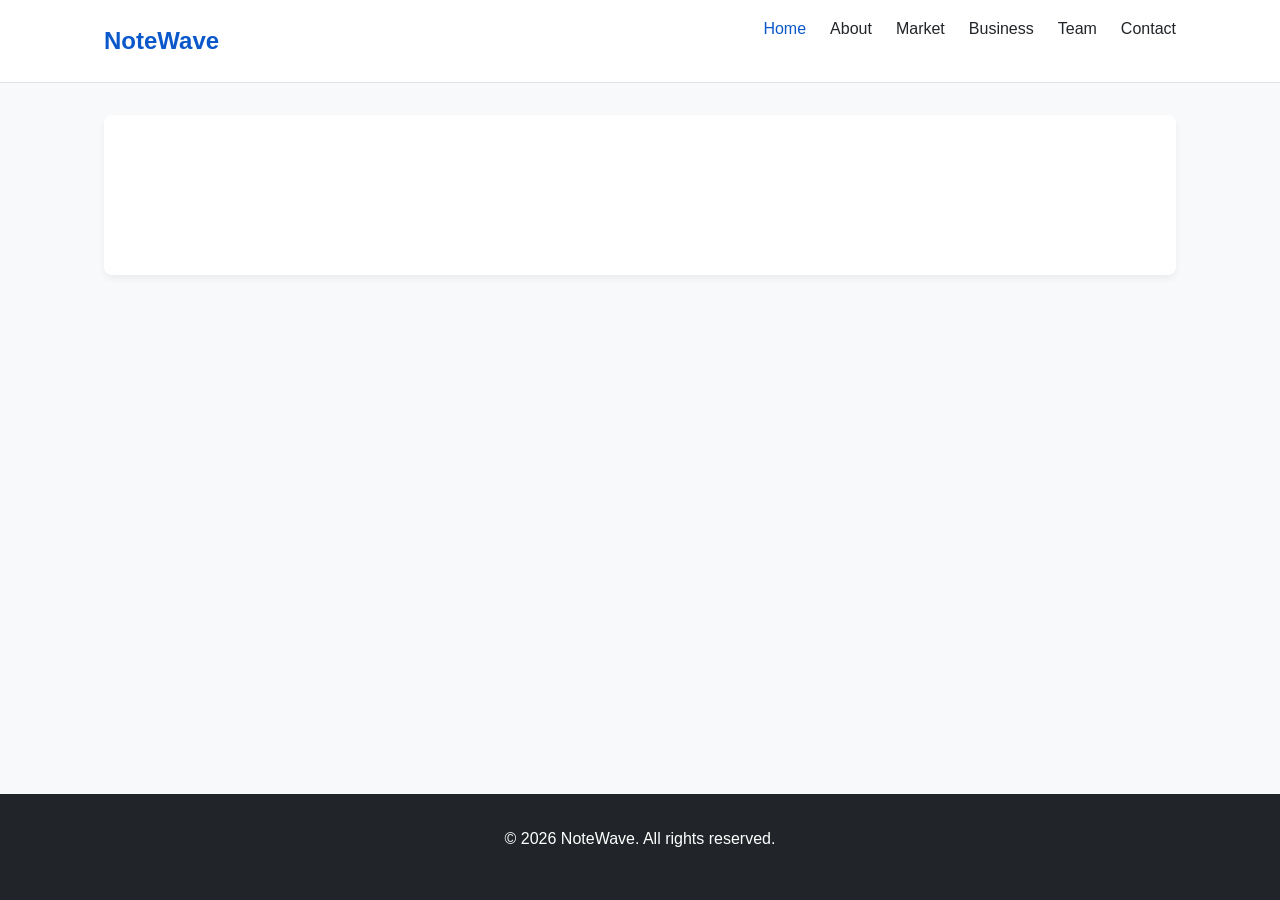
==== index.html @ 1586685f "clean page" ====
<!DOCTYPE html>
<html lang="en">
<head>
    <meta charset="UTF-8">
    <meta name="viewport" content="width=device-width, initial-scale=1.0">
    <title>NoteWave - Focus on learning, not note-taking</title>
    <meta name="description" content="NoteWave is an AI-powered academic note-taking app designed specifically for university students.">
    <link rel="stylesheet" href="styles.css">
</head>
<body>
    <header>
        <nav>
            <a href="index.html" class="logo">NoteWave</a>
            <ul class="nav-links">
                <li><a href="index.html" class="active">Home</a></li>
                <li><a href="about.html">About</a></li>
                <li><a href="market.html">Market</a></li>
                <li><a href="business.html">Business</a></li>
                <li><a href="team.html">Team</a></li>
                <li><a href="contact.html">Contact</a></li>
            </ul>
        </nav>
    </header>

    <main>
        <section class="hero">
            
            
        </section>

    </main>

    <footer>
        <p>&copy; 2026 NoteWave. All rights reserved.</p>
    </footer>
</body>
</html>
---- styles.css ----
/* styles.css */
:root {
    --primary-blue: #0A58CA;
    --light-blue: #E7F1FF;
    --dark-slate: #212529;
    --white: #FFFFFF;
    --light-gray: #F8F9FA;
    --border-color: #DEE2E6;
}

* {
    box-sizing: border-box;
    margin: 0;
    padding: 0;
}

body {
    font-family: -apple-system, BlinkMacSystemFont, "Segoe UI", Roboto, "Helvetica Neue", Arial, sans-serif;
    line-height: 1.6;
    color: var(--dark-slate);
    background-color: var(--light-gray);
    display: flex;
    flex-direction: column;
    min-height: 100vh;
}

header {
    background-color: var(--white);
    border-bottom: 1px solid var(--border-color);
    position: sticky;
    top: 0;
    z-index: 1000;
}

nav {
    display: flex;
    justify-content: space-between;
    align-items: center;
    padding: 1rem 5%;
    max-width: 1200px;
    margin: 0 auto;
}

.logo {
    font-size: 1.5rem;
    font-weight: bold;
    color: var(--primary-blue);
    text-decoration: none;
}

.nav-links {
    list-style: none;
    display: flex;
    gap: 1.5rem;
}

.nav-links a {
    text-decoration: none;
    color: var(--dark-slate);
    font-weight: 500;
    transition: color 0.3s;
}

.nav-links a:hover, .nav-links a.active {
    color: var(--primary-blue);
}

main {
    flex: 1;
    padding: 2rem 5%;
    max-width: 1200px;
    margin: 0 auto;
    width: 100%;
}

footer {
    background-color: var(--dark-slate);
    color: var(--white);
    text-align: center;
    padding: 2rem 5%;
    margin-top: auto;
}

/* Typography */
h1, h2, h3, h4 {
    margin-bottom: 1rem;
    color: var(--dark-slate);
}

p {
    margin-bottom: 1rem;
}

ul {
    margin-left: 1.5rem;
    margin-bottom: 1rem;
}

li {
    margin-bottom: 0.5rem;
}

/* Hero Section */
.hero {
    text-align: center;
    padding: 5rem 2rem;
    background-color: var(--white);
    border-radius: 8px;
    box-shadow: 0 4px 6px rgba(0,0,0,0.05);
    margin-bottom: 3rem;
}

.hero h1 {
    font-size: 3rem;
    color: var(--primary-blue);
    margin-bottom: 1rem;
}

.hero p {
    font-size: 1.25rem;
    color: #495057;
    max-width: 600px;
    margin: 0 auto 2rem;
}

/* Buttons */
.btn {
    display: inline-block;
    padding: 0.75rem 1.5rem;
    background-color: var(--primary-blue);
    color: var(--white);
    text-decoration: none;
    border-radius: 6px;
    font-weight: bold;
    font-size: 1rem;
    border: none;
    cursor: pointer;
    transition: background-color 0.3s;
}

.btn:hover {
    background-color: #084298;
}

/* Cards & Grid */
.grid {
    display: grid;
    grid-template-columns: repeat(auto-fit, minmax(280px, 1fr));
    gap: 1.5rem;
    margin-top: 1.5rem;
}

.card {
    background: var(--white);
    padding: 2rem;
    border-radius: 8px;
    box-shadow: 0 2px 4px rgba(0,0,0,0.05);
    border: 1px solid var(--border-color);
}

.card h3 {
    color: var(--primary-blue);
    margin-bottom: 0.75rem;
}

/* Forms */
.form-container {
    max-width: 500px;
    margin: 0 auto;
    background: var(--white);
    padding: 2.5rem;
    border-radius: 8px;
    box-shadow: 0 4px 6px rgba(0,0,0,0.05);
    border: 1px solid var(--border-color);
}

.form-group {
    margin-bottom: 1.5rem;
}

.form-group label {
    display: block;
    margin-bottom: 0.5rem;
    font-weight: 600;
}

.form-group input {
    width: 100%;
    padding: 0.75rem;
    border: 1px solid var(--border-color);
    border-radius: 4px;
    font-family: inherit;
    font-size: 1rem;
    transition: border-color 0.3s, box-shadow 0.3s;
}

.form-group input:focus {
    outline: none;
    border-color: var(--primary-blue);
    box-shadow: 0 0 0 3px rgba(10, 88, 202, 0.25);
}

/* Responsive */
@media (max-width: 768px) {
    nav {
        flex-direction: column;
        gap: 1rem;
    }
    
    .nav-links {
        flex-wrap: wrap;
        justify-content: center;
        gap: 1rem;
    }
    
    .hero h1 {
        font-size: 2rem;
    }
}
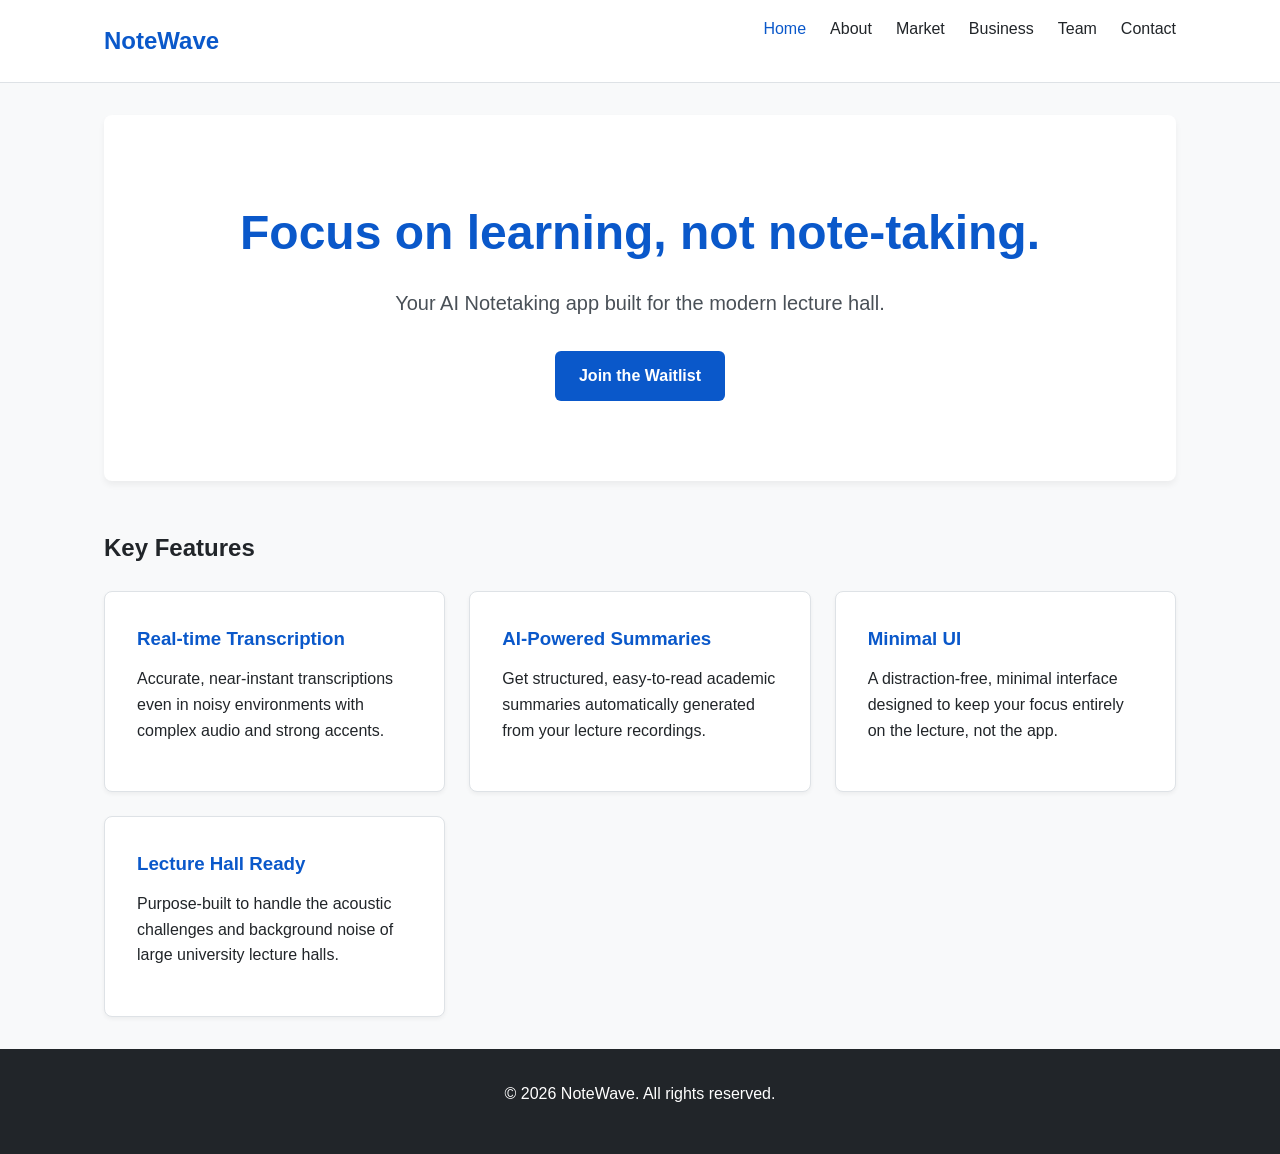
==== commit ab11a209: "javascript added" ====
--- a/index.html
+++ b/index.html
@@ -6,32 +6,41 @@
     <title>NoteWave - Focus on learning, not note-taking</title>
     <meta name="description" content="NoteWave is an AI-powered academic note-taking app designed specifically for university students.">
     <link rel="stylesheet" href="styles.css">
+    <script src="components.js" defer></script>
 </head>
 <body>
-    <header>
-        <nav>
-            <a href="index.html" class="logo">NoteWave</a>
-            <ul class="nav-links">
-                <li><a href="index.html" class="active">Home</a></li>
-                <li><a href="about.html">About</a></li>
-                <li><a href="market.html">Market</a></li>
-                <li><a href="business.html">Business</a></li>
-                <li><a href="team.html">Team</a></li>
-                <li><a href="contact.html">Contact</a></li>
-            </ul>
-        </nav>
-    </header>
+    <nav-bar></nav-bar>
 
     <main>
         <section class="hero">
-            
-            
+            <h1>Focus on learning, not note-taking.</h1>
+            <p>Your AI Notetaking app built for the modern lecture hall.</p>
+            <a href="contact.html" class="btn">Join the Waitlist</a>
         </section>
 
+        <section>
+            <h2>Key Features</h2>
+            <div class="grid">
+                <div class="card">
+                    <h3>Real-time Transcription</h3>
+                    <p>Accurate, near-instant transcriptions even in noisy environments with complex audio and strong accents.</p>
+                </div>
+                <div class="card">
+                    <h3>AI-Powered Summaries</h3>
+                    <p>Get structured, easy-to-read academic summaries automatically generated from your lecture recordings.</p>
+                </div>
+                <div class="card">
+                    <h3>Minimal UI</h3>
+                    <p>A distraction-free, minimal interface designed to keep your focus entirely on the lecture, not the app.</p>
+                </div>
+                <div class="card">
+                    <h3>Lecture Hall Ready</h3>
+                    <p>Purpose-built to handle the acoustic challenges and background noise of large university lecture halls.</p>
+                </div>
+            </div>
+        </section>
     </main>
 
-    <footer>
-        <p>&copy; 2026 NoteWave. All rights reserved.</p>
-    </footer>
+    <site-footer></site-footer>
 </body>
 </html>
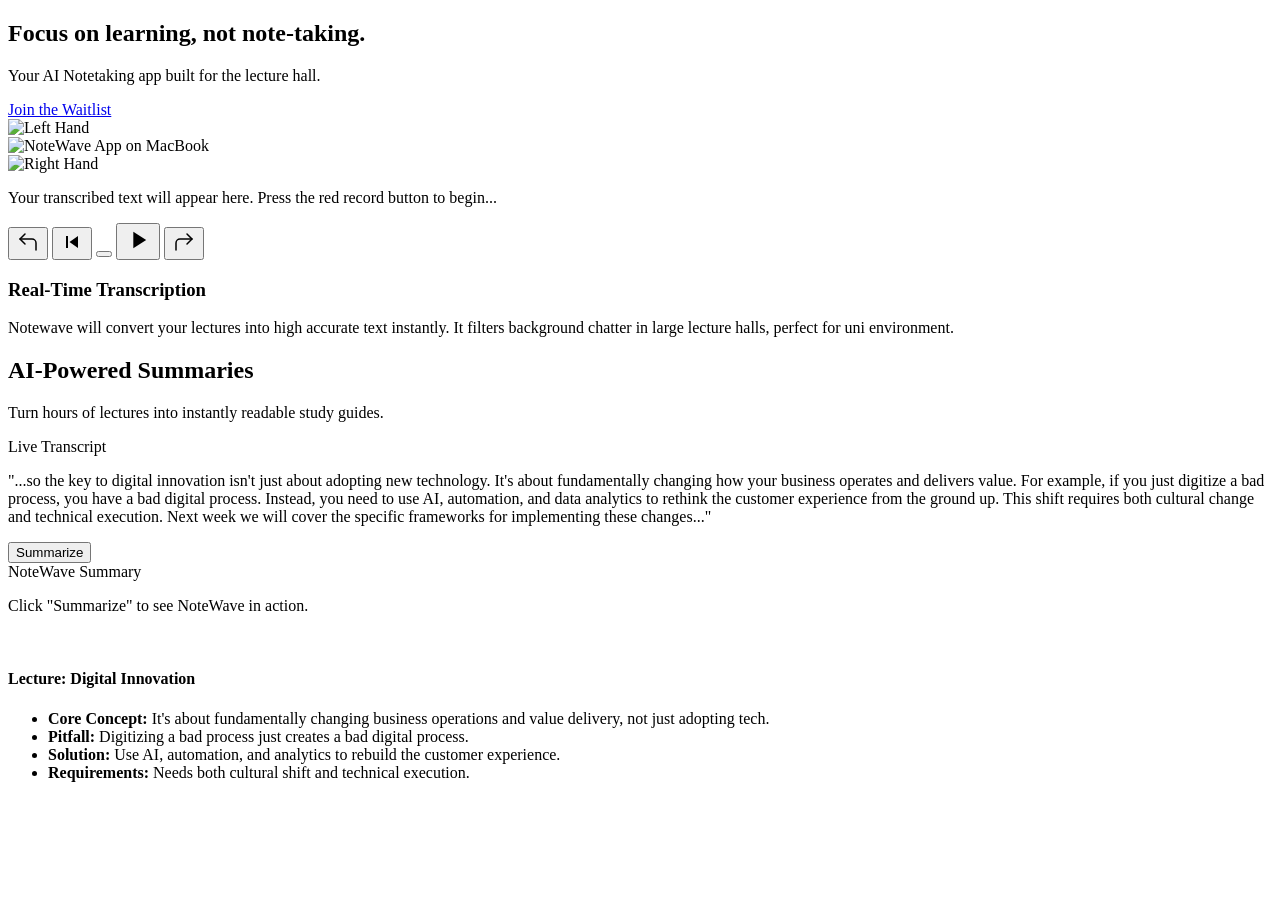
==== commit 42642509: "Notewave landing page" ====
--- a/index.html
+++ b/index.html
@@ -14,33 +14,223 @@
     <main>
         <section class="hero">
             <h1>Focus on learning, not note-taking.</h1>
-            <p>Your AI Notetaking app built for the modern lecture hall.</p>
-            <a href="contact.html" class="btn">Join the Waitlist</a>
+            <p>Your AI Notetaking app built for the lecture hall.</p>
+            <div class="hero-interactive">
+                <a href="contact.html" class="btn btn-hero">Join the Waitlist</a>
+                <div class="hero-visuals">
+                    <img src="hand-left.png" alt="Left Hand" class="visual-hand visual-hand-left">
+                    <div class="macbook-wrapper">
+                        <img src="macbook-view.png" alt="NoteWave App on MacBook" class="visual-macbook">
+                    </div>
+                    <img src="hand-right.png" alt="Right Hand" class="visual-hand visual-hand-right">
+                </div>
+            </div>
         </section>
 
-        <section>
-            <h2>Key Features</h2>
-            <div class="grid">
-                <div class="card">
-                    <h3>Real-time Transcription</h3>
-                    <p>Accurate, near-instant transcriptions even in noisy environments with complex audio and strong accents.</p>
-                </div>
-                <div class="card">
-                    <h3>AI-Powered Summaries</h3>
-                    <p>Get structured, easy-to-read academic summaries automatically generated from your lecture recordings.</p>
-                </div>
-                <div class="card">
-                    <h3>Minimal UI</h3>
-                    <p>A distraction-free, minimal interface designed to keep your focus entirely on the lecture, not the app.</p>
-                </div>
-                <div class="card">
-                    <h3>Lecture Hall Ready</h3>
-                    <p>Purpose-built to handle the acoustic challenges and background noise of large university lecture halls.</p>
+        <section class="feature-recording">
+            <div class="recording-layout">
+                <div class="recording-container">
+                    <div class="transcription-display">
+                        <p id="transcription-text" class="placeholder-text">Your transcribed text will appear here. Press the red record button to begin...</p>
+                    </div>
+                    <div class="recording-controls-wrapper">
+                        <div class="recording-controls">
+                            <button class="control-btn" aria-label="Undo">
+                                <svg viewBox="0 0 24 24" width="24" height="24" stroke="currentColor" stroke-width="1.5" fill="none" stroke-linecap="round" stroke-linejoin="round"><polyline points="9 14 4 9 9 4"></polyline><path d="M20 20v-7a4 4 0 0 0-4-4H4"></path></svg>
+                            </button>
+                            <button class="control-btn" aria-label="Skip Back">
+                                <svg viewBox="0 0 24 24" width="24" height="24" fill="currentColor"><path d="M6 6h2v12H6zm3.5 6l8.5 6V6z"/></svg>
+                            </button>
+                            <button id="record-btn" class="record-btn-big" aria-label="Record">
+                                <div class="record-inner"></div>
+                            </button>
+                            <button class="control-btn" aria-label="Play">
+                                <svg viewBox="0 0 24 24" width="28" height="28" fill="currentColor"><path d="M8 5v14l11-7z"/></svg>
+                            </button>
+                            <button class="control-btn" aria-label="Redo">
+                                <svg viewBox="0 0 24 24" width="24" height="24" stroke="currentColor" stroke-width="1.5" fill="none" stroke-linecap="round" stroke-linejoin="round"><polyline points="15 14 20 9 15 4"></polyline><path d="M4 20v-7a4 4 0 0 1 4-4h12"></path></svg>
+                            </button>
+                        </div>
+                    </div>
+                </div>
+                <div class="recording-features slide-in-right">
+                    <h3>Real-Time Transcription</h3>
+                    <p>Notewave will convert your lectures into high accurate text instantly. It filters background chatter in large lecture halls, perfect for uni environment.</p>
+                </div>
+            </div>
+        </section>
+
+        <section class="feature-summarize">
+            <div class="summarize-header">
+                <h2>AI-Powered Summaries</h2>
+                <p>Turn hours of lectures into instantly readable study guides.</p>
+            </div>
+            <div class="summarize-layout">
+                <div class="summarize-box original-text-box">
+                    <div class="box-badge">Live Transcript</div>
+                    <div class="box-content">
+                        <p>"...so the key to digital innovation isn't just about adopting new technology. It's about fundamentally changing how your business operates and delivers value. For example, if you just digitize a bad process, you have a bad digital process. Instead, you need to use AI, automation, and data analytics to rethink the customer experience from the ground up. This shift requires both cultural change and technical execution. Next week we will cover the specific frameworks for implementing these changes..."</p>
+                    </div>
+                </div>
+                <div class="summarize-action">
+                    <button id="trigger-summarize" class="btn-summarize">
+                        <span class="btn-text">Summarize</span>
+                        <span class="btn-loader hidden"></span>
+                    </button>
+                </div>
+                <div class="summarize-box summary-text-box">
+                    <div class="box-badge badge-ai">NoteWave Summary</div>
+                    <div class="box-content" id="summary-output">
+                        <div class="placeholder-state">
+                            <p>Click "Summarize" to see NoteWave in action.</p>
+                        </div>
+                        <div class="loading-state hidden">
+                            <div class="skeleton-line"></div>
+                            <div class="skeleton-line"></div>
+                            <div class="skeleton-line w-75"></div>
+                            <br>
+                            <div class="skeleton-line"></div>
+                            <div class="skeleton-line w-50"></div>
+                        </div>
+                        <div class="result-state hidden">
+                            <h4>Lecture: Digital Innovation</h4>
+                            <ul>
+                                <li><strong>Core Concept:</strong> It's about fundamentally changing business operations and value delivery, not just adopting tech.</li>
+                                <li><strong>Pitfall:</strong> Digitizing a bad process just creates a bad digital process.</li>
+                                <li><strong>Solution:</strong> Use AI, automation, and analytics to rebuild the customer experience.</li>
+                                <li><strong>Requirements:</strong> Needs both cultural shift and technical execution.</li>
+                            </ul>
+                        </div>
+                    </div>
                 </div>
             </div>
         </section>
     </main>
 
     <site-footer></site-footer>
+
+    <script>
+        // Scroll zoom logic
+        document.addEventListener('scroll', () => {
+            const macbook = document.querySelector('.visual-macbook');
+            if (macbook) {
+                const scrollY = window.scrollY;
+                let scale = 1 + (scrollY * 0.001);
+                scale = Math.min(scale, 1.3);
+                macbook.style.transform = `scale(${scale})`;
+            }
+        });
+
+        // Speech Recognition Logic
+        const recordBtn = document.getElementById('record-btn');
+        const transcriptionText = document.getElementById('transcription-text');
+        
+        let recognition;
+        let isRecording = false;
+
+        // Check for browser support
+        if ('webkitSpeechRecognition' in window || 'SpeechRecognition' in window) {
+            const SpeechRecognition = window.SpeechRecognition || window.webkitSpeechRecognition;
+            recognition = new SpeechRecognition();
+            recognition.continuous = true;
+            recognition.interimResults = true; // Show words as they are being spoken
+
+            recognition.onresult = (event) => {
+                let finalTranscript = '';
+                let interimTranscript = '';
+
+                for (let i = event.resultIndex; i < event.results.length; ++i) {
+                    if (event.results[i].isFinal) {
+                        finalTranscript += event.results[i][0].transcript;
+                    } else {
+                        interimTranscript += event.results[i][0].transcript;
+                    }
+                }
+                
+                // Wrap final and interim text to style them differently
+                transcriptionText.innerHTML = '<span class="final-text">' + finalTranscript + '</span><span class="interim-text">' + interimTranscript + '</span>';
+                transcriptionText.classList.remove('placeholder-text');
+            };
+
+            recognition.onerror = (event) => {
+                console.error('Speech recognition error', event.error);
+                if(event.error === 'not-allowed') {
+                    transcriptionText.innerText = "Microphone access denied. Please allow microphone permissions in your browser to try the demo.";
+                }
+            };
+            
+            recognition.onend = () => {
+                // Autorestart if it stops randomly but the user didn't hit stop
+                if(isRecording) {
+                    recognition.start(); 
+                }
+            };
+
+            recordBtn.addEventListener('click', () => {
+                if (isRecording) {
+                    recognition.stop();
+                    recordBtn.classList.remove('recording');
+                } else {
+                    recognition.start();
+                    recordBtn.classList.add('recording');
+                    transcriptionText.innerHTML = '<span class="interim-text">Listening... Start speaking.</span>';
+                    transcriptionText.classList.remove('placeholder-text');
+                }
+                isRecording = !isRecording;
+            });
+        } else {
+            // Fallback if the browser doesn't support Web Speech API
+            recordBtn.style.display = 'none';
+            transcriptionText.innerText = "Sorry, your current browser doesn't support the Web Speech API. Please try this demo in Google Chrome, Safari, or Microsoft Edge.";
+        }
+
+        // Scroll Reveal Animation Logic
+        const observerOptions = {
+            root: null,
+            rootMargin: '0px',
+            threshold: 0.2 // Trigger when 20% of the element is visible
+        };
+
+        const observer = new IntersectionObserver((entries, observer) => {
+            entries.forEach(entry => {
+                if (entry.isIntersecting) {
+                    entry.target.classList.add('visible');
+                    observer.unobserve(entry.target); // Only animate once
+                }
+            });
+        }, observerOptions);
+
+        const fadeElements = document.querySelectorAll('.slide-in-right');
+        fadeElements.forEach(el => observer.observe(el));
+
+        // Summarize Button Logic
+        const summarizeBtn = document.getElementById('trigger-summarize');
+        const summaryOutput = document.getElementById('summary-output');
+        
+        if (summarizeBtn && summaryOutput) {
+            const placeholderState = summaryOutput.querySelector('.placeholder-state');
+            const loadingState = summaryOutput.querySelector('.loading-state');
+            const resultState = summaryOutput.querySelector('.result-state');
+            const btnText = summarizeBtn.querySelector('.btn-text');
+            const btnLoader = summarizeBtn.querySelector('.btn-loader');
+
+            summarizeBtn.addEventListener('click', () => {
+                // Show loading states
+                btnText.classList.add('hidden');
+                btnLoader.classList.remove('hidden');
+                placeholderState.classList.add('hidden');
+                resultState.classList.add('hidden');
+                loadingState.classList.remove('hidden');
+
+                // Wait 2 seconds, then show result
+                setTimeout(() => {
+                    btnText.classList.remove('hidden');
+                    btnLoader.classList.add('hidden');
+                    loadingState.classList.add('hidden');
+                    resultState.classList.remove('hidden');
+                }, 2000);
+            });
+        }
+    </script>
 </body>
 </html>
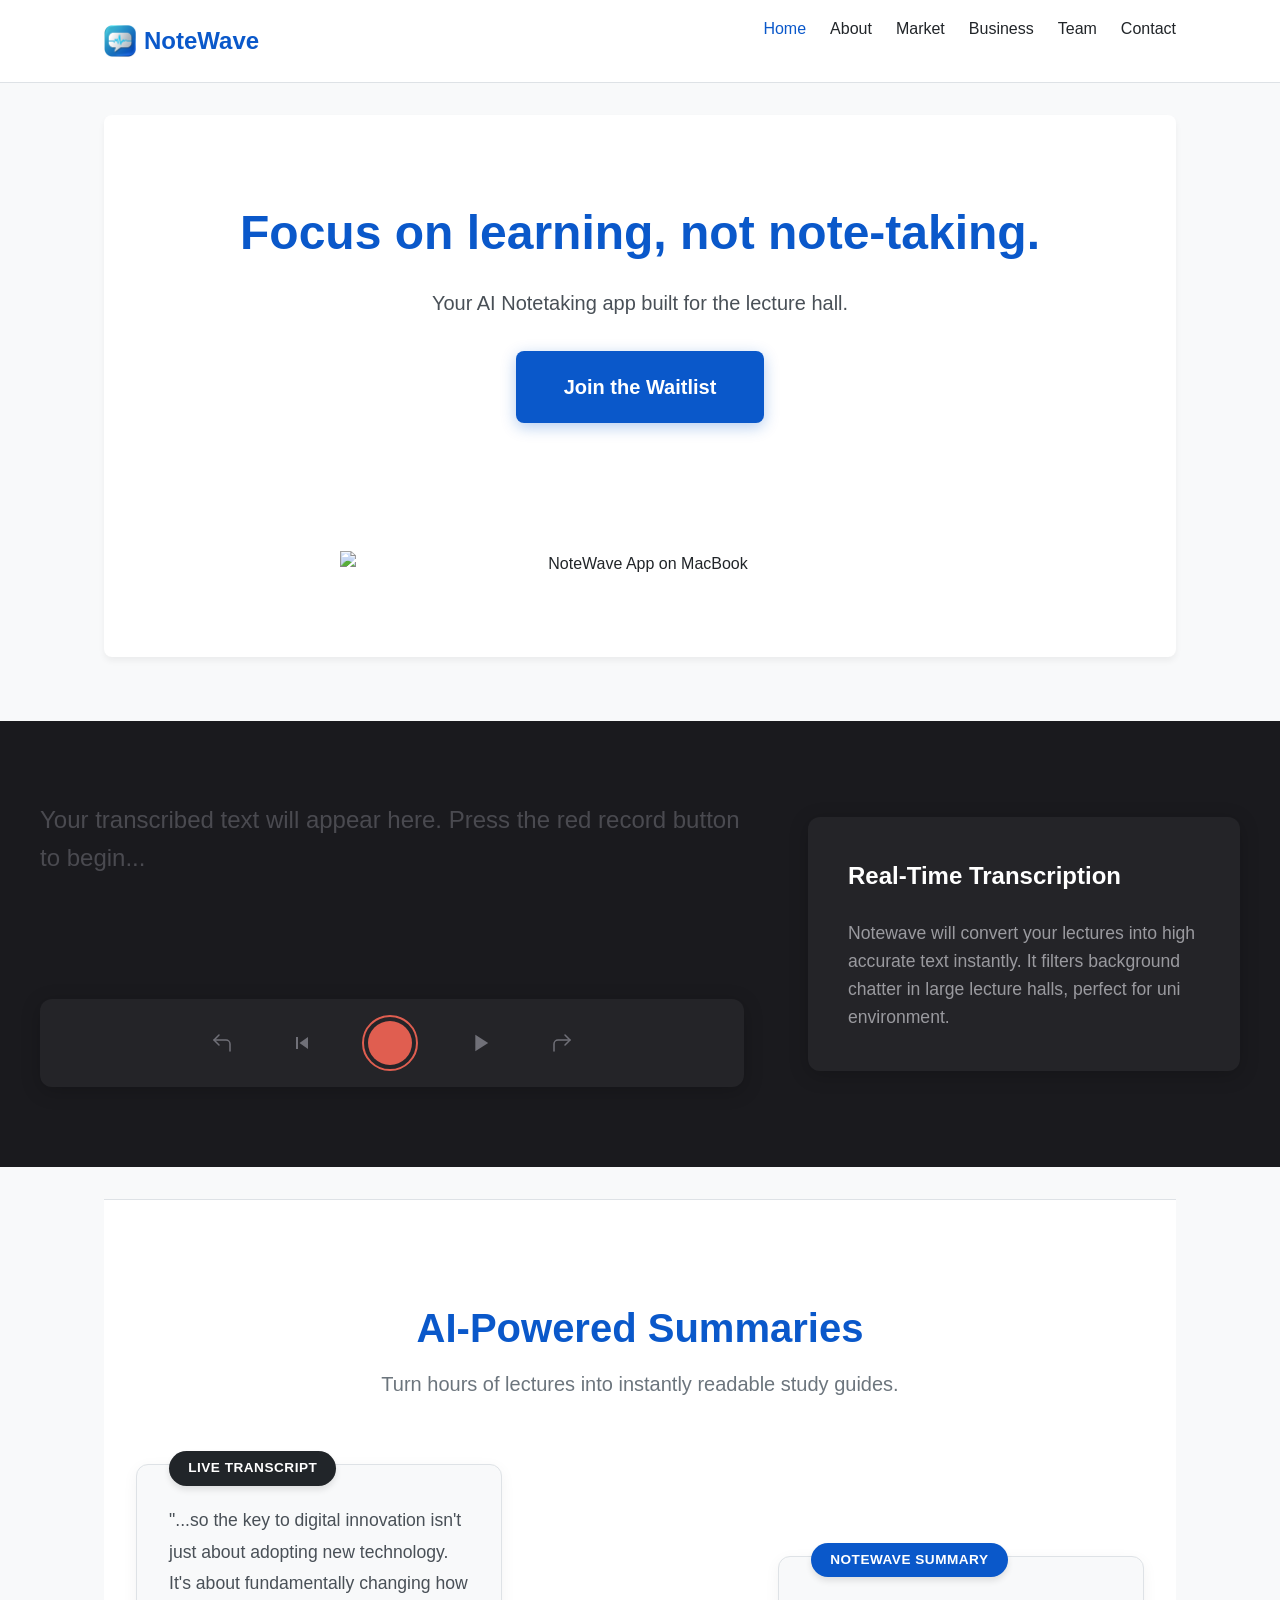
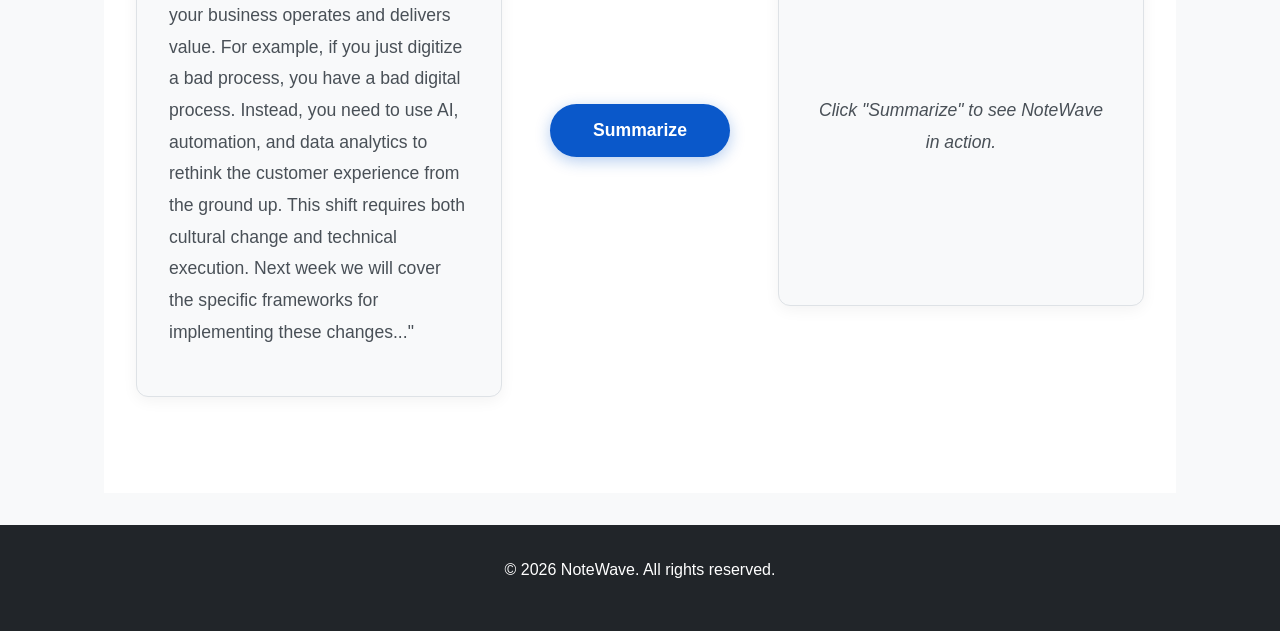
==== commit 86901736: "images changed" ====
--- a/index.html
+++ b/index.html
@@ -5,8 +5,8 @@
     <meta name="viewport" content="width=device-width, initial-scale=1.0">
     <title>NoteWave - Focus on learning, not note-taking</title>
     <meta name="description" content="NoteWave is an AI-powered academic note-taking app designed specifically for university students.">
-    <link rel="stylesheet" href="styles.css">
-    <script src="components.js" defer></script>
+    <link rel="stylesheet" href="./css/styles.css">
+    <script src="./js/components.js" defer></script>
 </head>
 <body>
     <nav-bar></nav-bar>
@@ -16,13 +16,13 @@
             <h1>Focus on learning, not note-taking.</h1>
             <p>Your AI Notetaking app built for the lecture hall.</p>
             <div class="hero-interactive">
-                <a href="contact.html" class="btn btn-hero">Join the Waitlist</a>
+                <a href="./contact.html" class="btn btn-hero">Join the Waitlist</a>
                 <div class="hero-visuals">
-                    <img src="hand-left.png" alt="Left Hand" class="visual-hand visual-hand-left">
+                    <img src="./images/hand-left.png" alt="Left Hand" class="visual-hand visual-hand-left">
                     <div class="macbook-wrapper">
-                        <img src="macbook-view.png" alt="NoteWave App on MacBook" class="visual-macbook">
-                    </div>
-                    <img src="hand-right.png" alt="Right Hand" class="visual-hand visual-hand-right">
+                        <img src="./images/macbook-view.png" alt="NoteWave App on MacBook" class="visual-macbook">
+                    </div>
+                    <img src="./images/hand-right.png" alt="Right Hand" class="visual-hand visual-hand-right">
                 </div>
             </div>
         </section>
--- a/css/styles.css
+++ b/css/styles.css
@@ -0,0 +1,656 @@
+/* styles.css */
+:root {
+    --primary-blue: #0A58CA;
+    --light-blue: #E7F1FF;
+    --dark-slate: #212529;
+    --white: #FFFFFF;
+    --light-gray: #F8F9FA;
+    --border-color: #DEE2E6;
+}
+
+* {
+    box-sizing: border-box;
+    margin: 0;
+    padding: 0;
+}
+
+body {
+    font-family: -apple-system, BlinkMacSystemFont, "Segoe UI", Roboto, "Helvetica Neue", Arial, sans-serif;
+    line-height: 1.6;
+    color: var(--dark-slate);
+    background-color: var(--light-gray);
+    display: flex;
+    flex-direction: column;
+    min-height: 100vh;
+    overflow-x: hidden;
+}
+
+header {
+    background-color: var(--white);
+    border-bottom: 1px solid var(--border-color);
+    position: sticky;
+    top: 0;
+    z-index: 1000;
+}
+
+nav {
+    display: flex;
+    justify-content: space-between;
+    align-items: center;
+    padding: 1rem 5%;
+    max-width: 1200px;
+    margin: 0 auto;
+}
+
+.logo {
+    display: flex;
+    align-items: center;
+    gap: 0.5rem;
+    font-size: 1.5rem;
+    font-weight: bold;
+    color: var(--primary-blue);
+    text-decoration: none;
+}
+
+.logo img {
+    height: 32px;
+    width: auto;
+}
+
+.nav-links {
+    list-style: none;
+    display: flex;
+    gap: 1.5rem;
+}
+
+.nav-links a {
+    text-decoration: none;
+    color: var(--dark-slate);
+    font-weight: 500;
+    transition: color 0.3s;
+}
+
+.nav-links a:hover, .nav-links a.active {
+    color: var(--primary-blue);
+}
+
+main {
+    flex: 1;
+    padding: 2rem 5%;
+    max-width: 1200px;
+    margin: 0 auto;
+    width: 100%;
+}
+
+footer {
+    background-color: var(--dark-slate);
+    color: var(--white);
+    text-align: center;
+    padding: 2rem 5%;
+    margin-top: auto;
+}
+
+/* Typography */
+h1, h2, h3, h4 {
+    margin-bottom: 1rem;
+    color: var(--dark-slate);
+}
+
+p {
+    margin-bottom: 1rem;
+}
+
+ul {
+    margin-left: 1.5rem;
+    margin-bottom: 1rem;
+}
+
+li {
+    margin-bottom: 0.5rem;
+}
+
+/* Hero Section */
+.hero {
+    text-align: center;
+    padding: 5rem 2rem;
+    background-color: var(--white);
+    border-radius: 8px;
+    box-shadow: 0 4px 6px rgba(0,0,0,0.05);
+    margin-bottom: 3rem;
+}
+
+.hero h1 {
+    font-size: 3rem;
+    color: var(--primary-blue);
+    margin-bottom: 1rem;
+}
+
+.hero p {
+    font-size: 1.25rem;
+    color: #495057;
+    max-width: 600px;
+    margin: 0 auto 2rem;
+}
+
+/* Buttons */
+.btn {
+    display: inline-block;
+    padding: 0.75rem 1.5rem;
+    background-color: var(--primary-blue);
+    color: var(--white);
+    text-decoration: none;
+    border-radius: 6px;
+    font-weight: bold;
+    font-size: 1rem;
+    border: none;
+    cursor: pointer;
+    transition: background-color 0.3s;
+}
+
+.btn:hover {
+    background-color: #084298;
+}
+
+/* Cards & Grid */
+.grid {
+    display: grid;
+    grid-template-columns: repeat(auto-fit, minmax(280px, 1fr));
+    gap: 1.5rem;
+    margin-top: 1.5rem;
+}
+
+.card {
+    background: var(--white);
+    padding: 2rem;
+    border-radius: 8px;
+    box-shadow: 0 2px 4px rgba(0,0,0,0.05);
+    border: 1px solid var(--border-color);
+}
+
+.card h3 {
+    color: var(--primary-blue);
+    margin-bottom: 0.75rem;
+}
+
+/* Forms */
+.form-container {
+    max-width: 500px;
+    margin: 0 auto;
+    background: var(--white);
+    padding: 2.5rem;
+    border-radius: 8px;
+    box-shadow: 0 4px 6px rgba(0,0,0,0.05);
+    border: 1px solid var(--border-color);
+}
+
+.form-group {
+    margin-bottom: 1.5rem;
+}
+
+.form-group label {
+    display: block;
+    margin-bottom: 0.5rem;
+    font-weight: 600;
+}
+
+.form-group input {
+    width: 100%;
+    padding: 0.75rem;
+    border: 1px solid var(--border-color);
+    border-radius: 4px;
+    font-family: inherit;
+    font-size: 1rem;
+    transition: border-color 0.3s, box-shadow 0.3s;
+}
+
+.form-group input:focus {
+    outline: none;
+    border-color: var(--primary-blue);
+    box-shadow: 0 0 0 3px rgba(10, 88, 202, 0.25);
+}
+
+/* Hero Interactive & Visuals */
+.hero-interactive {
+    position: relative;
+    margin-top: 1rem;
+}
+
+.btn-hero {
+    font-size: 1.25rem;
+    padding: 1.25rem 3rem;
+    border-radius: 8px;
+    box-shadow: 0 4px 15px rgba(10, 88, 202, 0.3);
+    position: relative;
+    z-index: 10;
+    transition: all 0.3s ease;
+}
+
+.btn-hero:hover {
+    transform: translateY(-2px) scale(1.05);
+    box-shadow: 0 8px 25px rgba(10, 88, 202, 0.4);
+}
+
+.hero-visuals {
+    position: relative;
+    max-width: 800px;
+    margin: 8rem auto 0;
+    display: flex;
+    justify-content: center;
+    align-items: flex-end;
+}
+
+.macbook-wrapper {
+    width: 80%;
+    max-width: 600px;
+    z-index: 5;
+    position: relative;
+    transition: transform 0.5s cubic-bezier(0.175, 0.885, 0.32, 1.275);
+}
+
+.visual-macbook {
+    width: 100%;
+    height: auto;
+    display: block;
+    transform-origin: center 80%;
+    transition: transform 0.1s ease-out;
+}
+
+.visual-hand {
+    position: absolute;
+    bottom: 5%;
+    z-index: 15;
+    width: 30vw;
+    max-width: 400px;
+    transition: all 0.6s cubic-bezier(0.175, 0.885, 0.32, 1.275);
+    opacity: 0;
+    pointer-events: none;
+}
+
+.visual-hand-left {
+    left: calc(50% - 50vw);
+    transform: translateX(-100%) rotate(-30deg);
+}
+
+.visual-hand-right {
+    right: calc(50% - 50vw);
+    transform: translateX(100%) rotate(30deg);
+}
+
+/* Animations Triggered by Hovering the Button */
+.btn-hero:hover ~ .hero-visuals .macbook-wrapper {
+    transform: translateY(-30px);
+}
+
+.btn-hero:hover ~ .hero-visuals .visual-hand-left {
+    opacity: 1;
+    transform: translateX(0) rotate(-10deg);
+}
+
+.btn-hero:hover ~ .hero-visuals .visual-hand-right {
+    opacity: 1;
+    transform: translateX(0) rotate(10deg);
+}
+
+/* Transcription Recording Demo Feature */
+.feature-recording {
+    background-color: #1a1a1e;
+    width: 100vw;
+    margin-left: calc(-50vw + 50%);
+    margin-right: calc(-50vw + 50%);
+    padding: 5rem 2rem;
+    display: flex;
+    justify-content: center;
+    margin-top: 4rem;
+    margin-bottom: 2rem;
+}
+
+.recording-layout {
+    display: flex;
+    gap: 4rem;
+    max-width: 1200px;
+    width: 100%;
+    align-items: center;
+}
+
+.recording-container {
+    flex: 2;
+    width: 100%;
+    display: flex;
+    flex-direction: column;
+    gap: 3rem;
+}
+
+.recording-features {
+    flex: 1;
+    background-color: #242428;
+    border-radius: 12px;
+    padding: 2.5rem;
+    box-shadow: 0 4px 20px rgba(0,0,0,0.2);
+    color: #e0e0e0;
+    transition: transform 0.8s ease-out, box-shadow 0.8s ease-out, opacity 0.8s ease-out;
+}
+
+.slide-in-right {
+    opacity: 0;
+    transform: translateX(100px);
+}
+
+.slide-in-right.visible {
+    opacity: 1;
+    transform: translateX(0);
+}
+
+.recording-features.visible:hover {
+    transform: translateY(-5px);
+    box-shadow: 0 10px 30px rgba(0,0,0,0.4);
+    transition: transform 0.2s ease, box-shadow 0.2s ease;
+}
+
+.recording-features h3 {
+    color: #ffffff;
+    font-size: 1.5rem;
+    margin-bottom: 1.5rem;
+}
+
+.recording-features p {
+    margin: 0;
+    color: #9a9a9f;
+    font-size: 1.1rem;
+    line-height: 1.6;
+}
+
+.transcription-display {
+    font-size: 1.5rem;
+    line-height: 1.6;
+    min-height: 150px;
+}
+
+.transcription-display .placeholder-text {
+    color: #4a4a50;
+    text-align: left;
+}
+
+.transcription-display .final-text {
+    color: #55555c; /* Older text is darker */
+    transition: color 0.5s;
+}
+
+.transcription-display .interim-text {
+    color: #ffffff; /* Newest text is highlighted white */
+    background: transparent;
+    padding: 0;
+}
+
+.recording-controls-wrapper {
+    background-color: #242428;
+    border-radius: 12px;
+    padding: 1rem 2rem;
+    display: flex;
+    justify-content: center;
+    box-shadow: 0 4px 20px rgba(0,0,0,0.2);
+}
+
+.recording-controls {
+    display: flex;
+    align-items: center;
+    gap: 2.5rem;
+}
+
+.control-btn {
+    background: none;
+    border: none;
+    color: #707078;
+    cursor: pointer;
+    display: flex;
+    align-items: center;
+    justify-content: center;
+    transition: color 0.3s;
+    padding: 0.5rem;
+}
+
+.control-btn:hover {
+    color: #ffffff;
+}
+
+.record-btn-big {
+    background: none;
+    border: 2px solid #e05e50;
+    width: 56px;
+    height: 56px;
+    border-radius: 50%;
+    display: flex;
+    align-items: center;
+    justify-content: center;
+    cursor: pointer;
+    transition: all 0.3s ease;
+    padding: 0;
+}
+
+.record-btn-big:hover {
+    transform: scale(1.05);
+}
+
+.record-inner {
+    width: 44px;
+    height: 44px;
+    background-color: #e05e50;
+    border-radius: 50%;
+    transition: all 0.3s ease;
+}
+
+.record-btn-big.recording .record-inner {
+    border-radius: 8px; /* Square shape when recording */
+    width: 24px;
+    height: 24px;
+}
+
+/* Responsive */
+@media (max-width: 900px) {
+    .recording-layout {
+        flex-direction: column;
+        gap: 2rem;
+    }
+    
+    .recording-features {
+        width: 100%;
+    }
+}
+
+@media (max-width: 768px) {
+    .visual-hand {
+        display: none !important;
+    }
+    
+    nav {
+        flex-direction: column;
+        gap: 1rem;
+    }
+    
+    .nav-links {
+        flex-wrap: wrap;
+        justify-content: center;
+        gap: 1rem;
+    }
+    
+    .hero h1 {
+        font-size: 2rem;
+    }
+}
+
+/* Summarization Feature */
+.feature-summarize {
+    padding: 6rem 2rem;
+    background-color: var(--white);
+    text-align: center;
+    border-top: 1px solid var(--border-color);
+}
+
+.summarize-header {
+    margin-bottom: 4rem;
+}
+
+.summarize-header h2 {
+    font-size: 2.5rem;
+    color: var(--primary-blue);
+    margin-bottom: 0.5rem;
+}
+
+.summarize-header p {
+    font-size: 1.25rem;
+    color: #6c757d;
+}
+
+.summarize-layout {
+    display: flex;
+    align-items: center;
+    justify-content: center;
+    gap: 2rem;
+    max-width: 1400px;
+    margin: 0 auto;
+    text-align: left;
+}
+
+.summarize-box {
+    flex: 1;
+    background: var(--light-gray);
+    border: 1px solid var(--border-color);
+    border-radius: 12px;
+    padding: 2.5rem 2rem 2rem;
+    min-height: 350px;
+    box-shadow: 0 4px 15px rgba(0,0,0,0.05);
+    position: relative;
+    transition: transform 0.3s ease, box-shadow 0.3s ease;
+    display: flex;
+    flex-direction: column;
+}
+
+.summarize-box:hover {
+    transform: translateY(-5px);
+    box-shadow: 0 10px 25px rgba(0,0,0,0.1);
+}
+
+.box-badge {
+    position: absolute;
+    top: -14px;
+    left: 2rem;
+    background: var(--dark-slate);
+    color: var(--white);
+    padding: 0.4rem 1.2rem;
+    border-radius: 20px;
+    font-size: 0.85rem;
+    font-weight: bold;
+    text-transform: uppercase;
+    letter-spacing: 0.5px;
+    box-shadow: 0 4px 6px rgba(0,0,0,0.1);
+}
+
+.badge-ai {
+    background: var(--primary-blue);
+}
+
+.box-content {
+    flex-grow: 1;
+    display: flex;
+    flex-direction: column;
+    justify-content: center;
+}
+
+.box-content p {
+    color: #495057;
+    font-size: 1.1rem;
+    line-height: 1.8;
+}
+
+.box-content h4 {
+    color: var(--dark-slate);
+    margin-bottom: 1rem;
+    font-size: 1.2rem;
+}
+
+.box-content ul {
+    margin-left: 1.25rem;
+}
+
+.box-content li {
+    margin-bottom: 0.75rem;
+    color: #495057;
+    line-height: 1.5;
+}
+
+.summarize-action {
+    display: flex;
+    justify-content: center;
+    align-items: center;
+    padding: 0 1rem;
+}
+
+.btn-summarize {
+    background: var(--primary-blue);
+    color: var(--white);
+    border: none;
+    padding: 1rem 2rem;
+    font-size: 1.1rem;
+    font-weight: bold;
+    border-radius: 50px;
+    cursor: pointer;
+    box-shadow: 0 4px 15px rgba(10, 88, 202, 0.3);
+    transition: all 0.3s ease;
+    display: flex;
+    align-items: center;
+    justify-content: center;
+    min-width: 180px;
+}
+
+.btn-summarize:hover {
+    transform: scale(1.05);
+    box-shadow: 0 8px 25px rgba(10, 88, 202, 0.4);
+}
+
+.btn-loader {
+    width: 20px;
+    height: 20px;
+    border: 3px solid rgba(255,255,255,0.3);
+    border-radius: 50%;
+    border-top-color: var(--white);
+    animation: spin 1s ease-in-out infinite;
+    display: inline-block;
+}
+
+.hidden {
+    display: none !important;
+}
+
+@keyframes spin {
+    to { transform: rotate(360deg); }
+}
+
+.placeholder-state {
+    text-align: center;
+    color: #adb5bd;
+    font-style: italic;
+}
+
+.skeleton-line {
+    height: 12px;
+    background: linear-gradient(90deg, #e9ecef 25%, #f8f9fa 50%, #e9ecef 75%);
+    background-size: 200% 100%;
+    animation: loading-skeleton 1.5s infinite;
+    border-radius: 4px;
+    margin-bottom: 15px;
+    width: 100%;
+}
+
+.w-75 { width: 75%; }
+.w-50 { width: 50%; }
+
+@keyframes loading-skeleton {
+    0% { background-position: 200% 0; }
+    100% { background-position: -200% 0; }
+}
+
+@media (max-width: 900px) {
+    .summarize-layout {
+        flex-direction: column;
+        gap: 3rem;
+    }
+}
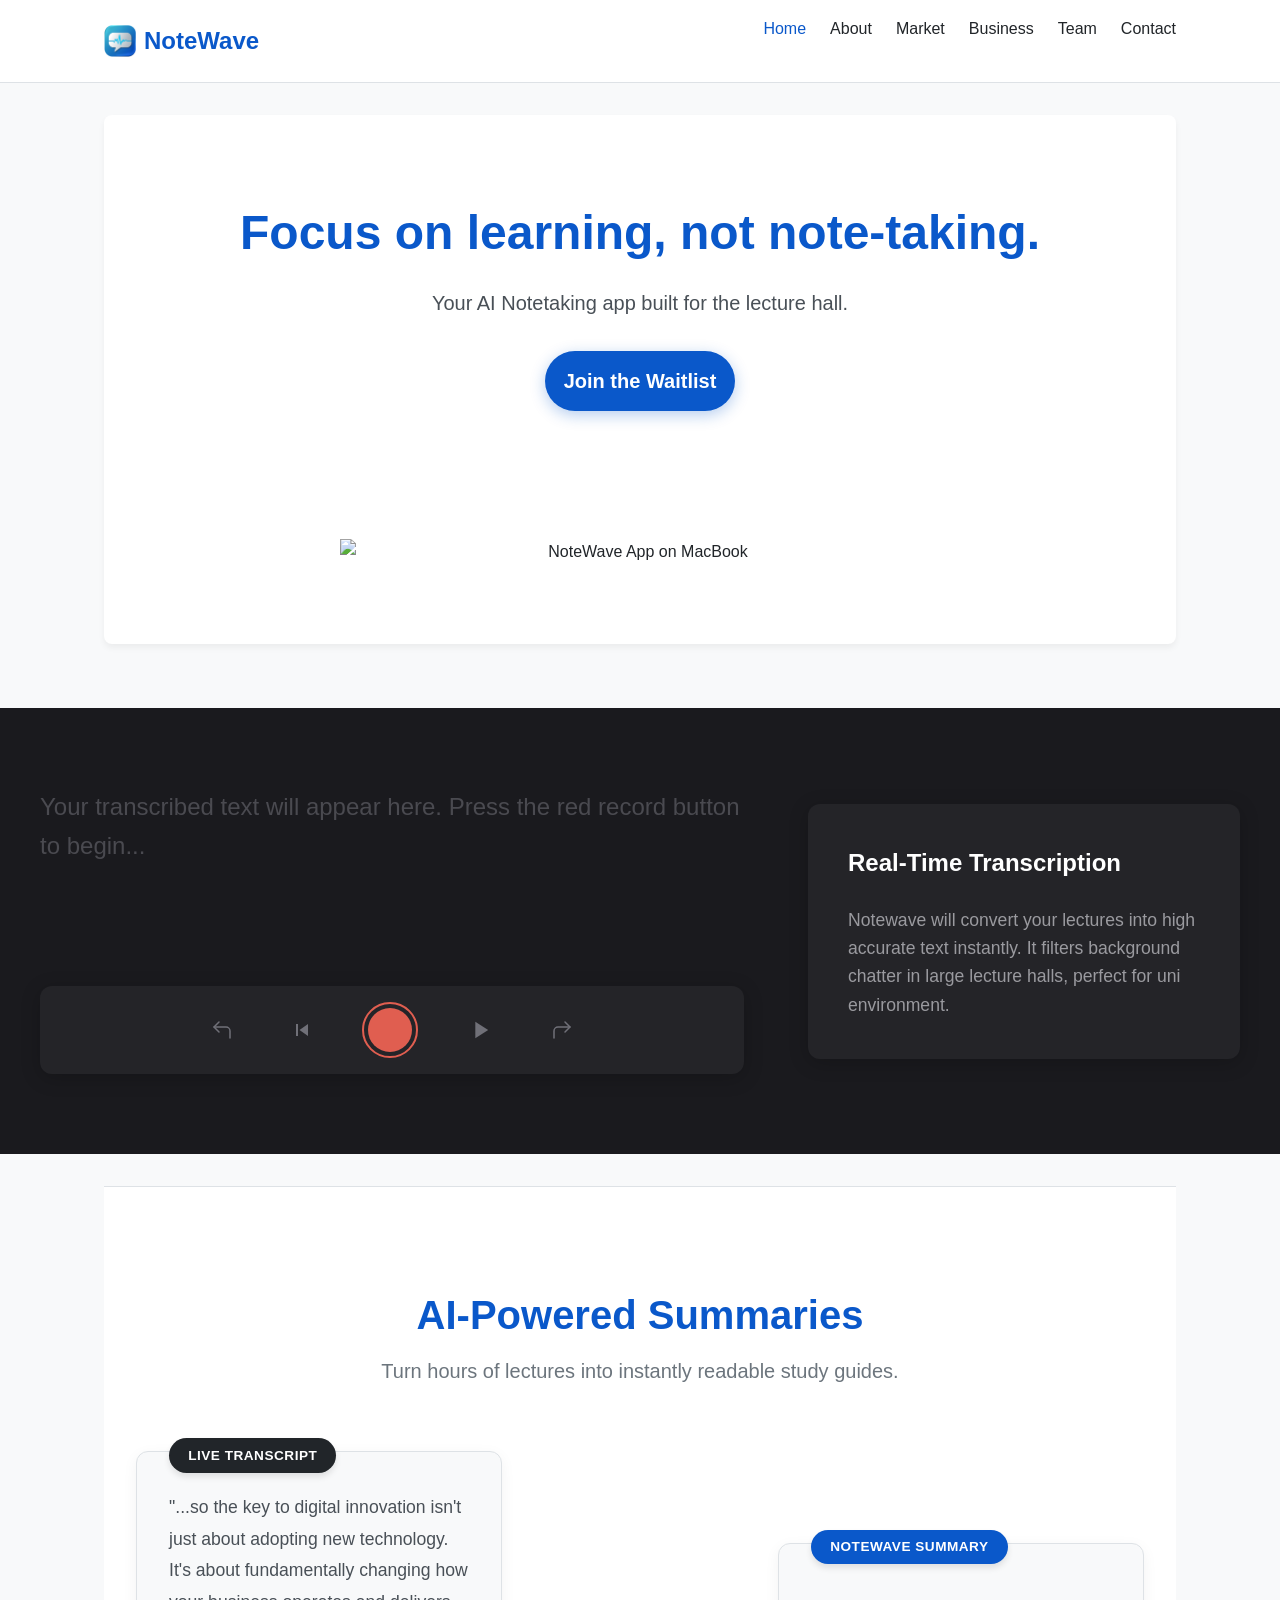
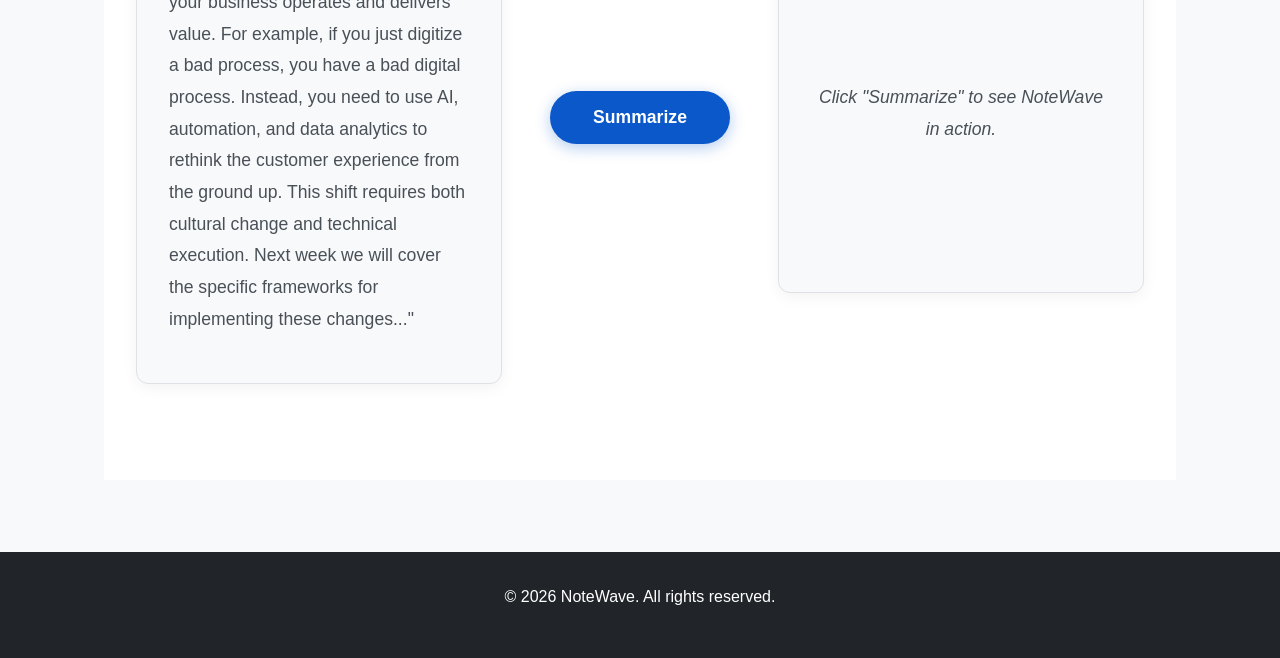
==== commit e39218fb: "js removed" ====
--- a/index.html
+++ b/index.html
@@ -1,15 +1,29 @@
 <!DOCTYPE html>
-<html lang="en">
+<html lang="ie">
 <head>
     <meta charset="UTF-8">
     <meta name="viewport" content="width=device-width, initial-scale=1.0">
     <title>NoteWave - Focus on learning, not note-taking</title>
     <meta name="description" content="NoteWave is an AI-powered academic note-taking app designed specifically for university students.">
     <link rel="stylesheet" href="./css/styles.css">
-    <script src="./js/components.js" defer></script>
 </head>
 <body>
-    <nav-bar></nav-bar>
+    <header>
+        <nav>
+            <a href="./index.html" class="logo">
+                <img src="./images/notewave_logo.png" alt="NoteWave Logo">
+                NoteWave
+            </a>
+            <ul class="nav-links">
+                <li><a href="index.html" class="active">Home</a></li>
+                <li><a href="about.html">About</a></li>
+                <li><a href="market.html">Market</a></li>
+                <li><a href="business.html">Business</a></li>
+                <li><a href="team.html">Team</a></li>
+                <li><a href="contact.html">Contact</a></li>
+            </ul>
+        </nav>
+    </header>
 
     <main>
         <section class="hero">
@@ -107,7 +121,9 @@
         </section>
     </main>
 
-    <site-footer></site-footer>
+    <footer>
+        <p>&copy; 2026 NoteWave. All rights reserved.</p>
+    </footer>
 
     <script>
         // Scroll zoom logic
--- a/css/styles.css
+++ b/css/styles.css
@@ -653,4 +653,404 @@
         flex-direction: column;
         gap: 3rem;
     }
+}
+
+
+/* Leo added CSS */
+
+.container {
+    max-width: 1180px;
+    margin: 0 auto;
+    padding: 2rem 1.25rem 4rem;
+}
+
+.hero-card,
+.cta-card {
+    background: #ffffff;
+    border: 1px solid #d8dde3;
+    border-radius: 18px;
+    padding: 2rem;
+    margin-bottom: 1.5rem;
+    box-shadow: 0 6px 18px rgba(15, 23, 42, 0.04);
+    transition: transform 0.2s ease, box-shadow 0.2s ease;
+}
+
+.hero-card:hover,
+.cta-card:hover,
+.card:hover {
+    transform: translateY(-2px);
+    box-shadow: 0 10px 24px rgba(15, 23, 42, 0.08);
+}
+
+.hero-card {
+    display: grid;
+    grid-template-columns: 1.4fr 1fr;
+    align-items: center;
+    gap: 2rem;
+    min-height: 320px;
+}
+
+.eyebrow {
+    color: #175cd3;
+    font-weight: 700;
+    text-transform: uppercase;
+    letter-spacing: 0.08em;
+    font-size: 0.85rem;
+    margin-bottom: 0.8rem;
+}
+
+.hero-text h1 {
+    font-size: 2.5rem;
+    line-height: 1.2;
+    color: #0f172a;
+    margin-bottom: 1rem;
+}
+
+.hero-description {
+    max-width: 640px;
+    font-size: 1.05rem;
+    color: #4b5563;
+    margin-bottom: 1.5rem;
+}
+
+.hero-image {
+    display: flex;
+    justify-content: center;
+    align-items: center;
+}
+
+.hero-image img {
+    width: 100%;
+    max-width: 280px;
+    height: auto;
+    object-fit: contain;
+    transition: transform 0.3s ease;
+}
+
+.hero-image img:hover {
+    transform: scale(1.04);
+}
+
+.hero-buttons {
+    display: flex;
+    gap: 1rem;
+    flex-wrap: wrap;
+}
+
+.btn {
+    display: inline-block;
+    text-decoration: none;
+    font-weight: 700;
+    padding: 0.85rem 1.2rem;
+    border-radius: 999px;
+    transition: all 0.2s ease;
+}
+
+.btn-primary {
+    background: #175cd3;
+    color: #ffffff;
+}
+
+.btn-primary:hover {
+    background: #1247a6;
+}
+
+.btn-secondary {
+    background: #ffffff;
+    color: #0f172a;
+    border: 1px solid #cdd5df;
+}
+/* Table Styles */
+table {
+    width: 100%;
+    border-collapse: collapse;
+    margin: 1rem 0;
+}
+
+th, td {
+    padding: 0.75rem;
+    text-align: left;
+    border-bottom: 1px solid var(--border-color);
+}
+
+th {
+    background: var(--light-gray);
+    font-weight: 600;
+
+}
+.btn-secondary:hover {
+    background: #f8fafc;
+}
+
+.stats-grid {
+    display: grid;
+    grid-template-columns: repeat(4, 1fr);
+    gap: 1rem;
+    margin-bottom: 1.5rem;
+}
+
+.stat-box {
+    background: #ffffff;
+    border: 1px solid #d8dde3;
+    border-radius: 16px;
+    padding: 1.4rem;
+    text-align: center;
+    box-shadow: 0 6px 18px rgba(15, 23, 42, 0.03);
+}
+
+.stat-box h3 {
+    font-size: 1.5rem;
+    color: #175cd3;
+    margin-bottom: 0.35rem;
+}
+
+.stat-box p {
+    font-size: 0.95rem;
+    color: #4b5563;
+    margin-bottom: 0;
+}
+
+.jump-links {
+    display: flex;
+    gap: 1rem;
+    flex-wrap: wrap;
+    justify-content: center;
+}
+
+.jump-links a {
+    text-decoration: none;
+    color: #175cd3;
+    font-weight: 700;
+    padding: 0.5rem 0.95rem;
+    border-radius: 999px;
+    background: #eef4ff;
+    transition: background 0.2s ease;
+}
+
+.jump-links a:hover {
+    background: #dbe8ff;
+}
+
+.section-title {
+    color: #175cd3;
+    margin-top: 2rem;
+    margin-bottom: 0.7rem;
+}
+
+.section-label {
+    color: #175cd3;
+    font-size: 0.85rem;
+    font-weight: 700;
+    text-transform: uppercase;
+    letter-spacing: 0.08em;
+    margin-bottom: 0.5rem;
+}
+
+.section-label.light {
+    color: #bfdbfe;
+}
+
+.lead-text {
+    font-size: 1.06rem;
+    margin-bottom: 1.6rem;
+}
+
+.content-grid.two-column,
+.split-section {
+    display: grid;
+    grid-template-columns: repeat(2, 1fr);
+    gap: 1.5rem;
+}
+
+.top-gap {
+    margin-top: 1.5rem;
+}
+
+.styled-list,
+.icon-list {
+    margin-top: 1rem;
+    padding-left: 1.3rem;
+}
+
+.styled-list li,
+.icon-list li {
+    margin-bottom: 0.8rem;
+}
+
+.feature-grid {
+    display: grid;
+    grid-template-columns: repeat(3, 1fr);
+    gap: 1rem;
+    margin: 1.5rem 0 2rem;
+}
+
+.feature-box {
+    background: #f8fbff;
+    border: 1px solid #dbe8ff;
+    border-radius: 14px;
+    padding: 1.2rem;
+}
+
+.feature-box h3 {
+    font-size: 1.1rem;
+    margin-bottom: 0.5rem;
+    color: #175cd3;
+}
+
+.feature-box p {
+    color: #4b5563;
+    font-size: 0.95rem;
+    margin-bottom: 0;
+}
+
+.highlight-section {
+    background: linear-gradient(135deg, #0f172a, #172554);
+    border-radius: 18px;
+    padding: 2rem;
+    margin-bottom: 1.5rem;
+    color: #ffffff;
+}
+
+.highlight-inner h2 {
+    color: #ffffff;
+    margin-bottom: 1rem;
+}
+
+.advantage-grid {
+    display: grid;
+    grid-template-columns: repeat(4, 1fr);
+    gap: 1rem;
+    margin-top: 1.5rem;
+}
+
+.advantage-card {
+    background: rgba(255, 255, 255, 0.08);
+    border: 1px solid rgba(255, 255, 255, 0.12);
+    border-radius: 14px;
+    padding: 1.2rem;
+    backdrop-filter: blur(6px);
+}
+
+.advantage-card h3 {
+    font-size: 1.05rem;
+    margin-bottom: 0.5rem;
+    color: #ffffff;
+}
+
+.advantage-card p {
+    font-size: 0.95rem;
+    color: #dbeafe;
+    margin-bottom: 0;
+}
+
+.cta-card {
+    text-align: center;
+    padding: 2.5rem 2rem;
+}
+
+.cta-card p {
+    max-width: 720px;
+    margin: 0.8rem auto 1.5rem;
+    color: #4b5563;
+}
+
+@media (max-width: 992px) {
+    .hero-card,
+    .stats-grid,
+    .feature-grid,
+    .split-section,
+    .content-grid.two-column,
+    .advantage-grid {
+        grid-template-columns: 1fr;
+    }
+
+    .hero-text h1 {
+        font-size: 2rem;
+    }
+
+    .hero-image {
+        order: -1;
+    }
+}
+
+@media (max-width: 600px) {
+    .container {
+        padding: 1rem 0.8rem 3rem;
+    }
+
+    .hero-card,
+    .cta-card,
+    .highlight-section {
+        padding: 1.4rem;
+        border-radius: 14px;
+    }
+
+    .hero-text h1 {
+        font-size: 1.7rem;
+    }
+
+    .btn {
+        width: 100%;
+        text-align: center;
+    }
+
+    .hero-buttons {
+        flex-direction: column;
+    }
+}
+
+.card,
+.hero-card,
+.cta-card,
+.highlight-section {
+    margin-bottom: 2rem;  
+}
+
+section {
+    margin-bottom: 2.5rem;
+}
+
+.card {
+    padding: 2rem;   
+}
+
+.card h2 {
+    margin-bottom: 1rem;
+}
+
+.card p {
+    margin-bottom: 1rem;
+}
+
+.content-grid.two-column,
+.split-section {
+    gap: 2rem;   
+}
+
+.feature-grid {
+    gap: 1.5rem;
+}
+
+.styled-list li,
+.icon-list li {
+    margin-bottom: 0.8rem;
+}
+
+.jump-links {
+    margin-bottom: 2rem;
+    gap: 1rem;
+}
+
+.section-label {
+    margin-top: 0.5rem;
+}
+
+@media (max-width: 768px) {
+    section {
+        margin-bottom: 2rem;
+    }
+
+    .card {
+        padding: 1.5rem;
+    }
 }
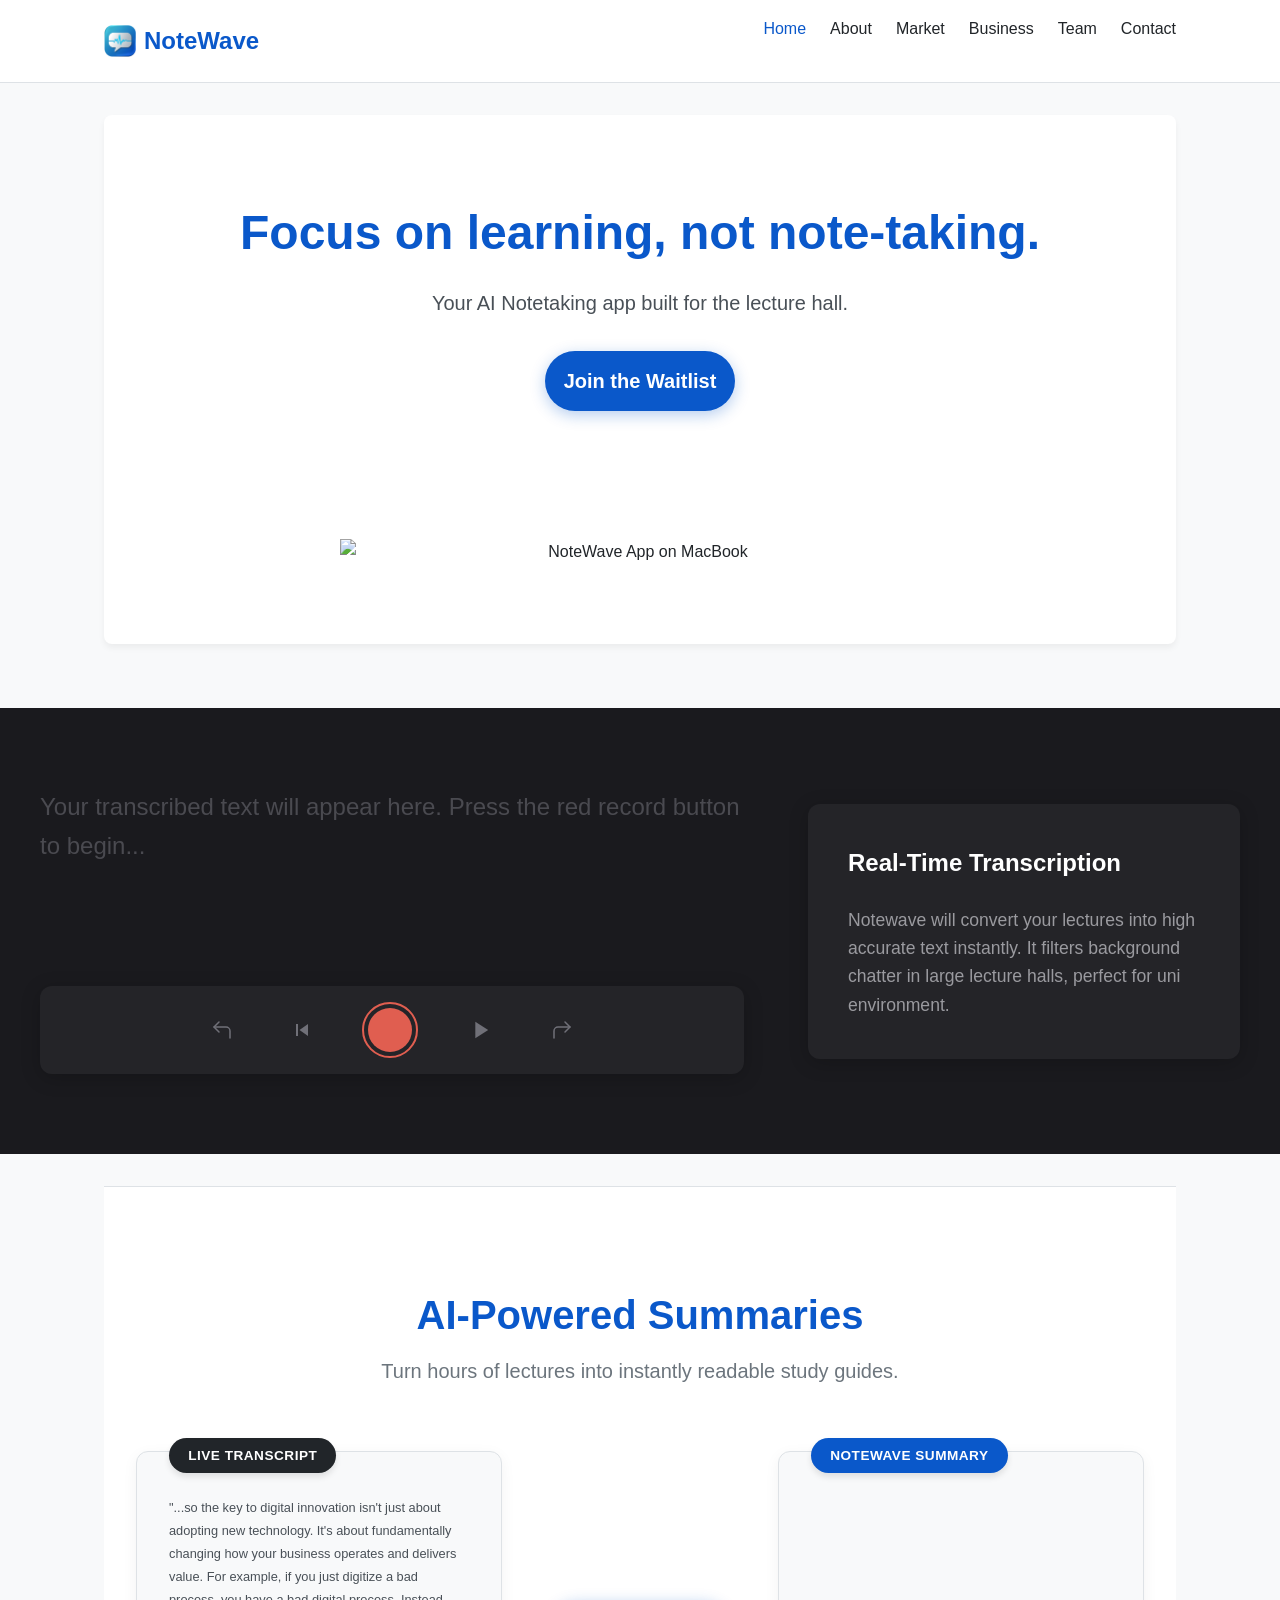
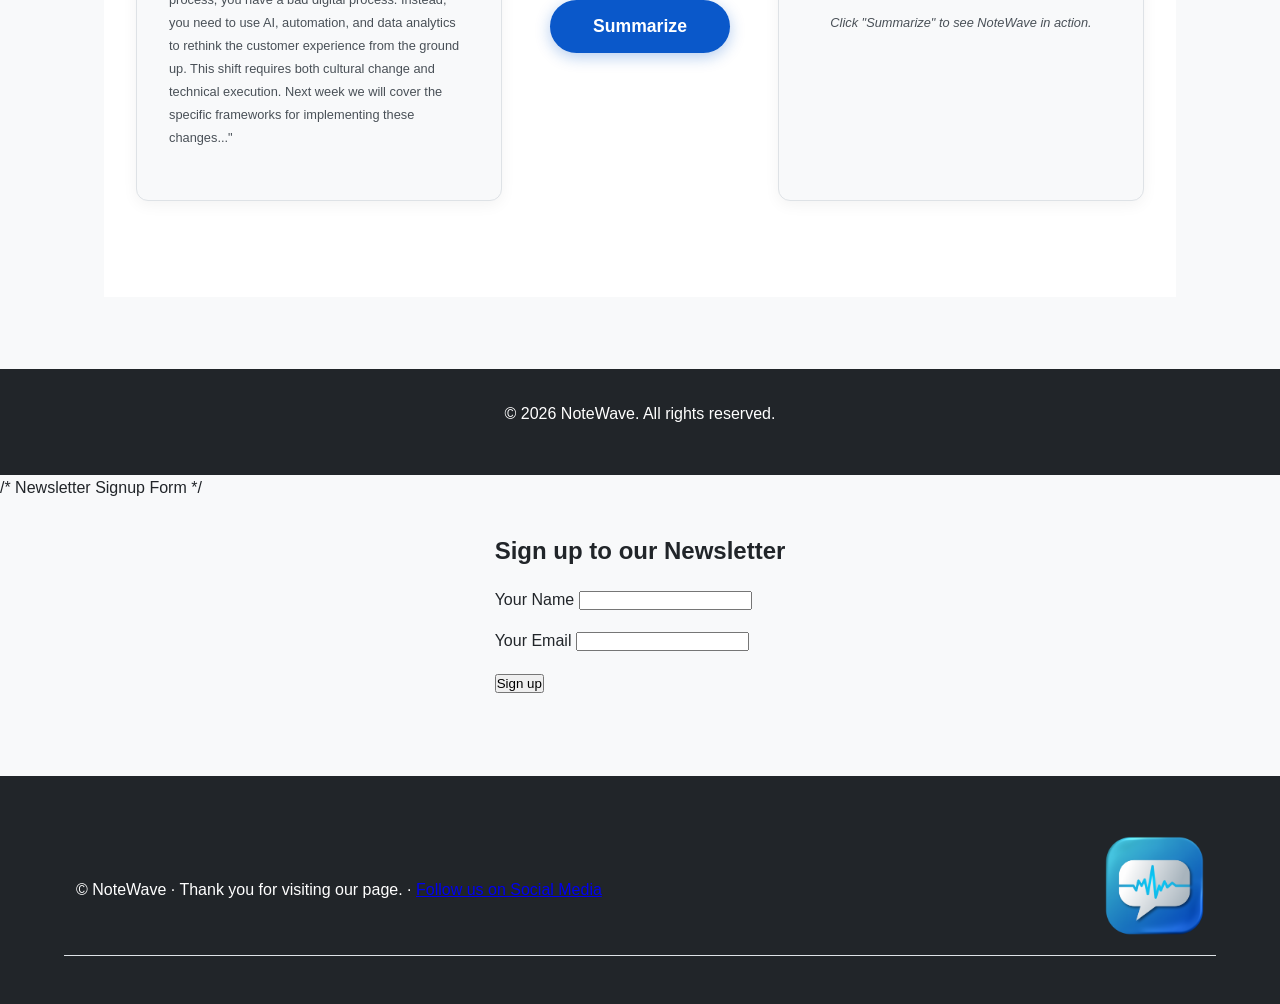
==== commit 11e34cbb: "Implement newsletter signup form fixed sorry about the wait" ====
--- a/index.html
+++ b/index.html
@@ -248,5 +248,46 @@
             });
         }
     </script>
+     /*  Newsletter Signup Form */
+    <section id="newsletter" class="newsletter container">
+  <div class="container-content">
+    <h2>Sign up to our Newsletter</h2>
+
+    <form action="https://formspree.io/f/xdkwqnnb" method="post">
+      
+      <p>
+        <label for="contact-name">Your Name</label>
+        <input id="contact-name" type="text" name="contact-name" required>
+      </p>
+
+      <p>
+        <label for="contact-email">Your Email</label>
+        <input id="contact-email" type="email" name="contact-email" required>
+      </p>
+      <p>
+        <input type="submit" value="Sign up">
+      </p>
+
+    </form>
+  </div>
+</section>
+
+<footer id="footer-layout">
+  <table width="100%">
+    <tr>
+      <td align="center">
+        &copy; <span class="footer-text">NoteWave</span>
+        <span class="footer-separator">&middot;</span>
+        <span class="footer-text">Thank you for visiting our page.</span>
+        <span class="footer-separator">&middot;</span>
+        <a href="https://www.instagram.com/notewave_ac/?hl=en" target="_blank">
+  <span class="footer-text">Follow us on Social Media</span>
+</a>
+      </td>
+      <td align="right" valign="bottom" width="50">
+        <img src="images/notewave_logo.png" height="100" width="100" alt="NoteWave logo - AI-powered academic note-taking app for university students" class="contact-logo">
+      </td>
+    </tr>
+  </table>
 </body>
-</html>+</html>
--- a/css/styles.css
+++ b/css/styles.css
@@ -557,7 +557,7 @@
 
 .box-content p {
     color: #495057;
-    font-size: 1.1rem;
+    font-size: 0.8rem;
     line-height: 1.8;
 }
 
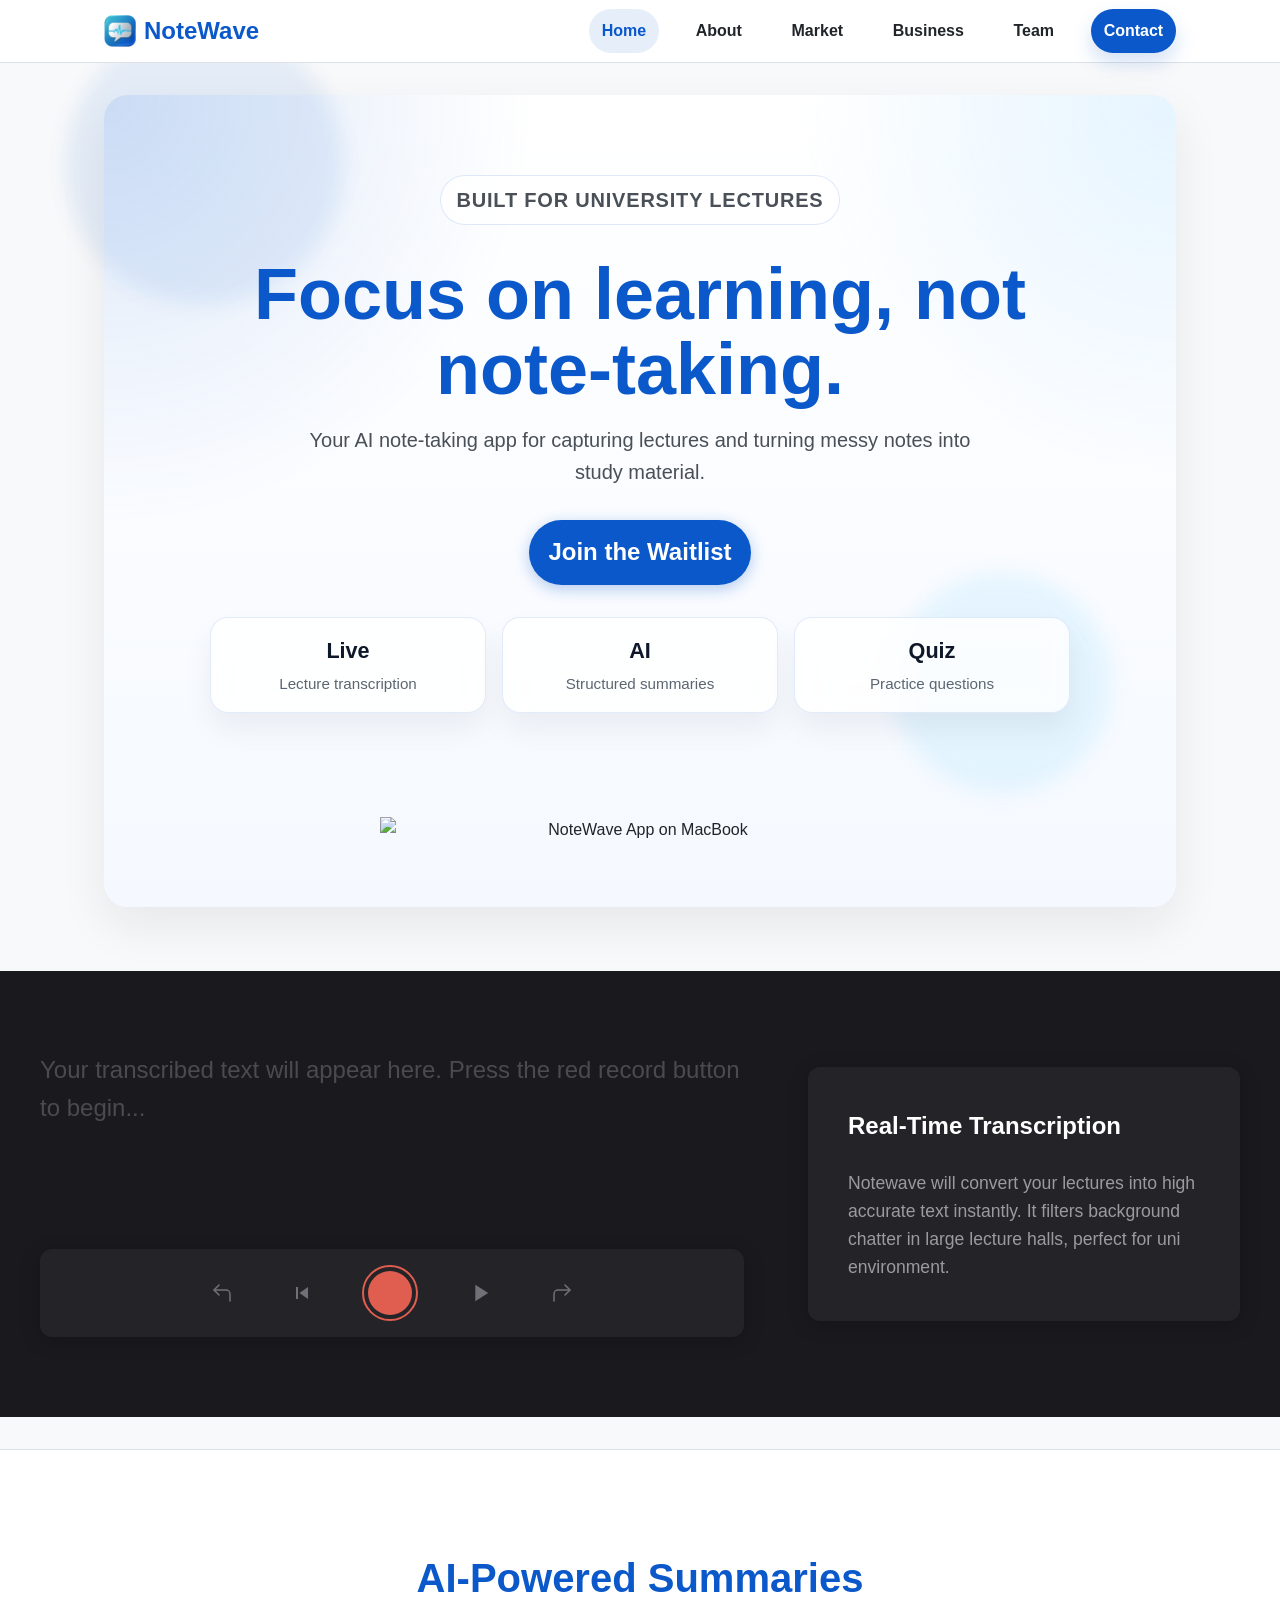
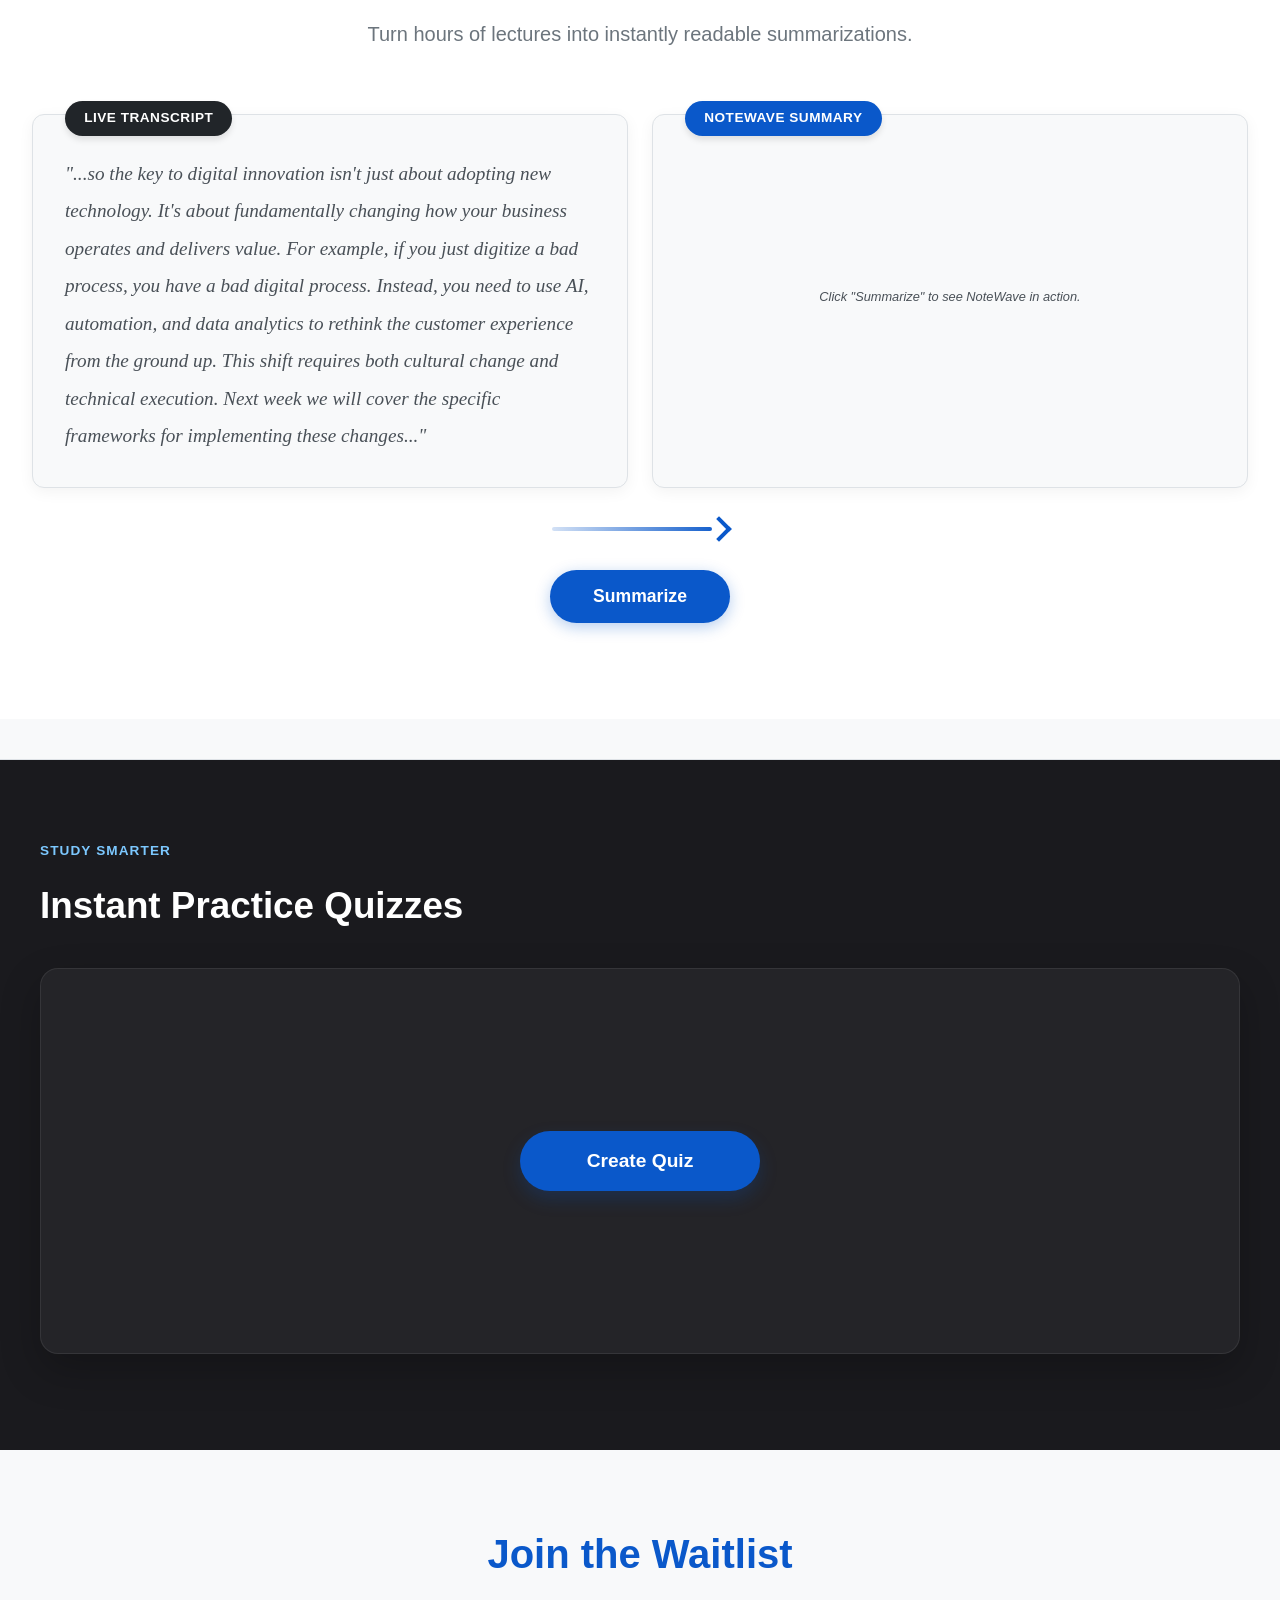
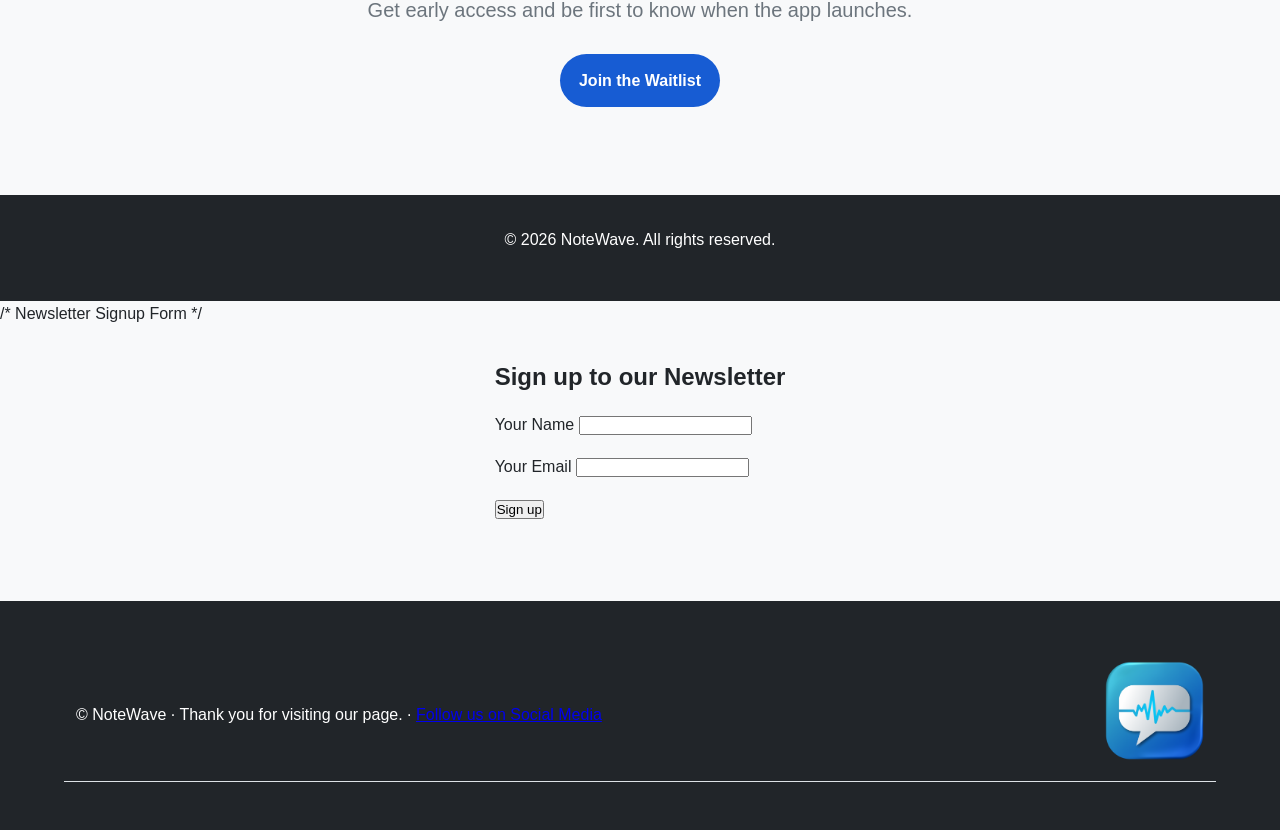
==== commit 41c0e8da: "my changes" ====
--- a/index.html
+++ b/index.html
@@ -27,10 +27,31 @@
 
     <main>
         <section class="hero">
+            <div class="hero-background">
+                <span class="hero-orb hero-orb-one"></span>
+                <span class="hero-orb hero-orb-two"></span>
+            </div>
+            <p class="hero-eyebrow">Built for university lectures</p>
             <h1>Focus on learning, not note-taking.</h1>
-            <p>Your AI Notetaking app built for the lecture hall.</p>
+            <p>Your AI note-taking app for capturing lectures and turning messy notes into study material.</p>
+            <div class="hero-actions">
+                <a href="./contact.html" class="btn btn-hero">Join the Waitlist</a>
+            </div>
+            <div class="hero-stats reveal-up">
+                <div class="hero-stat" style="--delay: 0s;">
+                    <span class="hero-stat-value">Live</span>
+                    <span class="hero-stat-label">Lecture transcription</span>
+                </div>
+                <div class="hero-stat" style="--delay: 0.08s;">
+                    <span class="hero-stat-value">AI</span>
+                    <span class="hero-stat-label">Structured summaries</span>
+                </div>
+                <div class="hero-stat" style="--delay: 0.16s;">
+                    <span class="hero-stat-value">Quiz</span>
+                    <span class="hero-stat-label">Practice questions</span>
+                </div>
+            </div>
             <div class="hero-interactive">
-                <a href="./contact.html" class="btn btn-hero">Join the Waitlist</a>
                 <div class="hero-visuals">
                     <img src="./images/hand-left.png" alt="Left Hand" class="visual-hand visual-hand-left">
                     <div class="macbook-wrapper">
@@ -75,49 +96,102 @@
         </section>
 
         <section class="feature-summarize">
-            <div class="summarize-header">
+            <div class="summarize-header reveal-up">
                 <h2>AI-Powered Summaries</h2>
-                <p>Turn hours of lectures into instantly readable study guides.</p>
+                <p>Turn hours of lectures into instantly readable summarizations.</p>
             </div>
             <div class="summarize-layout">
-                <div class="summarize-box original-text-box">
-                    <div class="box-badge">Live Transcript</div>
-                    <div class="box-content">
-                        <p>"...so the key to digital innovation isn't just about adopting new technology. It's about fundamentally changing how your business operates and delivers value. For example, if you just digitize a bad process, you have a bad digital process. Instead, you need to use AI, automation, and data analytics to rethink the customer experience from the ground up. This shift requires both cultural change and technical execution. Next week we will cover the specific frameworks for implementing these changes..."</p>
-                    </div>
-                </div>
-                <div class="summarize-action">
+                <div class="summarize-top-row">
+                    <div class="summarize-box original-text-box reveal-up">
+                        <div class="box-badge">Live Transcript</div>
+                        <div class="box-content">
+                            <p>"...so the key to digital innovation isn't just about adopting new technology. It's about fundamentally changing how your business operates and delivers value. For example, if you just digitize a bad process, you have a bad digital process. Instead, you need to use AI, automation, and data analytics to rethink the customer experience from the ground up. This shift requires both cultural change and technical execution. Next week we will cover the specific frameworks for implementing these changes..."</p>
+                        </div>
+                    </div>
+                    <div class="summarize-box summary-text-box reveal-up">
+                        <div class="box-badge badge-ai">NoteWave Summary</div>
+                        <div class="box-content" id="summary-output">
+                            <div class="placeholder-state">
+                                <p>Click "Summarize" to see NoteWave in action.</p>
+                            </div>
+                            <div class="loading-state hidden">
+                                <div class="skeleton-line"></div>
+                                <div class="skeleton-line"></div>
+                                <div class="skeleton-line w-75"></div>
+                                <br>
+                                <div class="skeleton-line"></div>
+                                <div class="skeleton-line w-50"></div>
+                            </div>
+                            <div class="result-state hidden">
+                                <h4>Lecture: Digital Innovation</h4>
+                                <ul>
+                                    <li><strong>Core Concept:</strong> It's about fundamentally changing business operations and value delivery, not just adopting tech.</li>
+                                    <li><strong>Pitfall:</strong> Digitizing a bad process just creates a bad digital process.</li>
+                                    <li><strong>Solution:</strong> Use AI, automation, and analytics to rebuild the customer experience.</li>
+                                    <li><strong>Requirements:</strong> Needs both cultural shift and technical execution.</li>
+                                </ul>
+                            </div>
+                        </div>
+                    </div>
+                </div>
+                <div class="summarize-arrow-row reveal-up" aria-hidden="true">
+                    <div class="summarize-arrow">
+                        <span class="summarize-arrow-line"></span>
+                        <span class="summarize-arrow-head"></span>
+                    </div>
+                </div>
+                <div class="summarize-action-wrap reveal-up">
+                    <div class="summarize-action">
                     <button id="trigger-summarize" class="btn-summarize">
                         <span class="btn-text">Summarize</span>
                         <span class="btn-loader hidden"></span>
                     </button>
-                </div>
-                <div class="summarize-box summary-text-box">
-                    <div class="box-badge badge-ai">NoteWave Summary</div>
-                    <div class="box-content" id="summary-output">
-                        <div class="placeholder-state">
-                            <p>Click "Summarize" to see NoteWave in action.</p>
-                        </div>
-                        <div class="loading-state hidden">
-                            <div class="skeleton-line"></div>
+                    </div>
+                </div>
+            </div>
+        </section>
+
+        <section class="feature-quiz">
+            <div class="quiz-section-header slide-in-right">
+                <div class="quiz-eyebrow">Study Smarter</div>
+                <h2>Instant Practice Quizzes</h2>
+            </div>
+            <div class="quiz-layout">
+                <div class="quiz-demo reveal-up">
+                    <div id="quiz-start-state" class="quiz-start-state">
+                        <button id="generate-quiz" class="btn-quiz btn-quiz-large">Create Quiz</button>
+                    </div>
+                    <div id="quiz-output-card" class="quiz-card quiz-output-card hidden">
+                        <div class="quiz-demo-header">
+                            <span></span>
+                            <span class="quiz-card-label">Week 4</span>
+                        </div>
+                        <div class="quiz-loading-state hidden">
                             <div class="skeleton-line"></div>
                             <div class="skeleton-line w-75"></div>
-                            <br>
                             <div class="skeleton-line"></div>
-                            <div class="skeleton-line w-50"></div>
-                        </div>
-                        <div class="result-state hidden">
-                            <h4>Lecture: Digital Innovation</h4>
-                            <ul>
-                                <li><strong>Core Concept:</strong> It's about fundamentally changing business operations and value delivery, not just adopting tech.</li>
-                                <li><strong>Pitfall:</strong> Digitizing a bad process just creates a bad digital process.</li>
-                                <li><strong>Solution:</strong> Use AI, automation, and analytics to rebuild the customer experience.</li>
-                                <li><strong>Requirements:</strong> Needs both cultural shift and technical execution.</li>
-                            </ul>
-                        </div>
-                    </div>
-                </div>
-            </div>
+                        </div>
+                        <div class="quiz-result-state hidden">
+                            <h3>Quick Check</h3>
+                            <p class="quiz-question">What are examples of CAPEX?</p>
+                            <div class="quiz-answer-list" role="list">
+                                <button class="quiz-answer" data-correct="true">Buildings, equipment, and vehicles</button>
+                                <button class="quiz-answer" data-correct="false">Coffee, rent, and printer paper</button>
+                                <button class="quiz-answer" data-correct="false">Discounts, refunds, and dividends</button>
+                            </div>
+                            <p id="quiz-feedback" class="quiz-feedback hidden" aria-live="polite"></p>
+                        </div>
+                    </div>
+                </div>
+            </div>
+        </section>
+
+        <section class="home-cta reveal-up">
+            <div class="home-cta-header">
+                <h2>Join the Waitlist</h2>
+                <p>Get early access and be first to know when the app launches.</p>
+            </div>
+            <a href="./contact.html" class="btn btn-primary">Join the Waitlist</a>
         </section>
     </main>
 
@@ -136,6 +210,20 @@
                 macbook.style.transform = `scale(${scale})`;
             }
         });
+
+        const heroWaitlistBtn = document.querySelector('.btn-hero');
+        const heroInteractive = document.querySelector('.hero-interactive');
+
+        if (heroWaitlistBtn && heroInteractive) {
+            const toggleHeroHover = (isActive) => {
+                heroInteractive.classList.toggle('is-hovered', isActive);
+            };
+
+            heroWaitlistBtn.addEventListener('mouseenter', () => toggleHeroHover(true));
+            heroWaitlistBtn.addEventListener('mouseleave', () => toggleHeroHover(false));
+            heroWaitlistBtn.addEventListener('focus', () => toggleHeroHover(true));
+            heroWaitlistBtn.addEventListener('blur', () => toggleHeroHover(false));
+        }
 
         // Speech Recognition Logic
         const recordBtn = document.getElementById('record-btn');
@@ -216,8 +304,13 @@
             });
         }, observerOptions);
 
-        const fadeElements = document.querySelectorAll('.slide-in-right');
-        fadeElements.forEach(el => observer.observe(el));
+        const fadeElements = document.querySelectorAll('.slide-in-right, .reveal-up');
+        fadeElements.forEach((el, index) => {
+            if (!el.style.transitionDelay) {
+                el.style.transitionDelay = `${Math.min(index * 0.08, 0.32)}s`;
+            }
+            observer.observe(el);
+        });
 
         // Summarize Button Logic
         const summarizeBtn = document.getElementById('trigger-summarize');
@@ -245,6 +338,60 @@
                     loadingState.classList.add('hidden');
                     resultState.classList.remove('hidden');
                 }, 2000);
+            });
+        }
+
+        // Quiz Button Logic
+        const quizBtn = document.getElementById('generate-quiz');
+        const quizOutputCard = document.getElementById('quiz-output-card');
+        const quizStartState = document.getElementById('quiz-start-state');
+
+        if (quizBtn && quizOutputCard && quizStartState) {
+            const quizLoadingState = quizOutputCard.querySelector('.quiz-loading-state');
+            const quizResultState = quizOutputCard.querySelector('.quiz-result-state');
+            const quizAnswers = quizOutputCard.querySelectorAll('.quiz-answer');
+            const quizFeedback = document.getElementById('quiz-feedback');
+
+            quizBtn.addEventListener('click', () => {
+                quizBtn.disabled = true;
+                quizStartState.classList.add('hidden');
+                quizOutputCard.classList.remove('hidden');
+                quizLoadingState.classList.remove('hidden');
+                quizResultState.classList.add('hidden');
+
+                setTimeout(() => {
+                    quizLoadingState.classList.add('hidden');
+                    quizResultState.classList.remove('hidden');
+                    quizFeedback.textContent = '';
+                    quizFeedback.className = 'quiz-feedback hidden';
+                    quizAnswers.forEach(answer => {
+                        answer.disabled = false;
+                        answer.classList.remove('is-correct', 'is-wrong');
+                    });
+                }, 1400);
+            });
+
+            quizAnswers.forEach(answer => {
+                answer.addEventListener('click', () => {
+                    const isCorrect = answer.dataset.correct === 'true';
+
+                    quizAnswers.forEach(option => {
+                        option.disabled = true;
+                        option.classList.remove('is-correct', 'is-wrong');
+                        if (option.dataset.correct === 'true') {
+                            option.classList.add('is-correct');
+                        }
+                    });
+
+                    if (!isCorrect) {
+                        answer.classList.add('is-wrong');
+                    }
+
+                    quizFeedback.textContent = isCorrect
+                        ? 'Correct. Buildings, equipment, and vehicles are examples of CAPEX.'
+                        : 'Not quite. The right answer is buildings, equipment, and vehicles.';
+                    quizFeedback.className = `quiz-feedback ${isCorrect ? 'is-correct' : 'is-wrong'}`;
+                });
             });
         }
     </script>
--- a/css/styles.css
+++ b/css/styles.css
@@ -37,7 +37,7 @@
     display: flex;
     justify-content: space-between;
     align-items: center;
-    padding: 1rem 5%;
+    padding: 0.55rem 5%;
     max-width: 1200px;
     margin: 0 auto;
 }
@@ -61,17 +61,50 @@
     list-style: none;
     display: flex;
     gap: 1.5rem;
+    align-items: center;
+    margin-bottom: 0;
+}
+
+.nav-links li {
+    margin-bottom: 0;
 }
 
 .nav-links a {
+    display: inline-flex;
+    align-items: center;
+    justify-content: center;
+    padding: 0.38rem 0.8rem;
+    min-height: 2.75rem;
+    border-radius: 999px;
     text-decoration: none;
     color: var(--dark-slate);
-    font-weight: 500;
-    transition: color 0.3s;
-}
-
-.nav-links a:hover, .nav-links a.active {
+    font-weight: 600;
+    line-height: 1;
+    transition: color 0.25s ease, background-color 0.25s ease, transform 0.25s ease, box-shadow 0.25s ease;
+}
+
+.nav-links a:hover {
     color: var(--primary-blue);
+    background: rgba(10, 88, 202, 0.08);
+    transform: translateY(-1px);
+}
+
+.nav-links a.active {
+    color: var(--primary-blue);
+    background: rgba(10, 88, 202, 0.1);
+}
+
+.nav-links a[href="contact.html"] {
+    background: var(--primary-blue);
+    color: var(--white);
+    box-shadow: 0 10px 20px rgba(10, 88, 202, 0.18);
+}
+
+.nav-links a[href="contact.html"]:hover,
+.nav-links a[href="contact.html"].active {
+    background: #084298;
+    color: var(--white);
+    box-shadow: 0 14px 24px rgba(10, 88, 202, 0.24);
 }
 
 main {
@@ -112,24 +145,124 @@
 /* Hero Section */
 .hero {
     text-align: center;
-    padding: 5rem 2rem;
-    background-color: var(--white);
-    border-radius: 8px;
-    box-shadow: 0 4px 6px rgba(0,0,0,0.05);
+    padding: 5rem 2rem 4rem;
+    background:
+        radial-gradient(circle at top left, rgba(10, 88, 202, 0.14), transparent 32%),
+        radial-gradient(circle at top right, rgba(75, 181, 255, 0.14), transparent 28%),
+        linear-gradient(180deg, #ffffff 0%, #f5f9ff 100%);
+    border-radius: 24px;
+    box-shadow: 0 18px 48px rgba(15, 23, 42, 0.08);
     margin-bottom: 3rem;
+    position: relative;
+    overflow: visible;
+    isolation: isolate;
 }
 
 .hero h1 {
-    font-size: 3rem;
+    font-size: clamp(2.75rem, 6vw, 4.5rem);
     color: var(--primary-blue);
     margin-bottom: 1rem;
+    line-height: 1.05;
+    max-width: 900px;
+    margin-left: auto;
+    margin-right: auto;
 }
 
 .hero p {
     font-size: 1.25rem;
     color: #495057;
-    max-width: 600px;
+    max-width: 700px;
     margin: 0 auto 2rem;
+}
+
+.hero-background {
+    position: absolute;
+    inset: 0;
+    pointer-events: none;
+    z-index: -1;
+}
+
+.hero-orb {
+    position: absolute;
+    border-radius: 50%;
+    filter: blur(10px);
+    opacity: 0.7;
+    animation: heroFloat 10s ease-in-out infinite;
+}
+
+.hero-orb-one {
+    width: 280px;
+    height: 280px;
+    background: rgba(10, 88, 202, 0.12);
+    top: -70px;
+    left: -40px;
+}
+
+.hero-orb-two {
+    width: 220px;
+    height: 220px;
+    background: rgba(90, 200, 250, 0.18);
+    right: 6%;
+    bottom: 14%;
+    animation-delay: -4s;
+}
+
+.hero-eyebrow {
+    display: inline-flex;
+    align-items: center;
+    gap: 0.5rem;
+    background: rgba(255, 255, 255, 0.78);
+    border: 1px solid rgba(23, 92, 211, 0.14);
+    border-radius: 999px;
+    padding: 0.5rem 1rem;
+    color: #175cd3;
+    font-size: 0.9rem;
+    font-weight: 700;
+    letter-spacing: 0.04em;
+    text-transform: uppercase;
+    margin-bottom: 1.5rem;
+    backdrop-filter: blur(10px);
+}
+
+.hero-actions {
+    display: flex;
+    justify-content: center;
+    gap: 1rem;
+    flex-wrap: wrap;
+    margin-bottom: 2rem;
+}
+
+.hero-stats {
+    display: grid;
+    grid-template-columns: repeat(3, minmax(0, 1fr));
+    gap: 1rem;
+    max-width: 860px;
+    margin: 0 auto 1rem;
+}
+
+.hero-stat {
+    background: rgba(255, 255, 255, 0.82);
+    border: 1px solid rgba(23, 92, 211, 0.12);
+    border-radius: 18px;
+    padding: 1rem 1.15rem;
+    display: flex;
+    flex-direction: column;
+    gap: 0.2rem;
+    box-shadow: 0 16px 30px rgba(15, 23, 42, 0.06);
+    backdrop-filter: blur(10px);
+    animation: statPulse 4s ease-in-out infinite;
+    animation-delay: var(--delay, 0s);
+}
+
+.hero-stat-value {
+    font-size: 1.35rem;
+    font-weight: 800;
+    color: #0f172a;
+}
+
+.hero-stat-label {
+    font-size: 0.95rem;
+    color: #5b6672;
 }
 
 /* Buttons */
@@ -151,6 +284,18 @@
     background-color: #084298;
 }
 
+.btn-ghost {
+    background: rgba(255, 255, 255, 0.85);
+    border: 1px solid rgba(23, 92, 211, 0.16);
+    color: #0f172a;
+    box-shadow: 0 10px 24px rgba(15, 23, 42, 0.06);
+}
+
+.btn-ghost:hover {
+    background: #ffffff;
+    color: var(--primary-blue);
+}
+
 /* Cards & Grid */
 .grid {
     display: grid;
@@ -216,9 +361,9 @@
 }
 
 .btn-hero {
-    font-size: 1.25rem;
-    padding: 1.25rem 3rem;
-    border-radius: 8px;
+    font-size: 1.5rem;
+    padding: 1.6rem 4.1rem;
+    border-radius: 14px;
     box-shadow: 0 4px 15px rgba(10, 88, 202, 0.3);
     position: relative;
     z-index: 10;
@@ -233,15 +378,16 @@
 .hero-visuals {
     position: relative;
     max-width: 800px;
-    margin: 8rem auto 0;
+    margin: 6.5rem auto 0;
     display: flex;
     justify-content: center;
     align-items: flex-end;
+    overflow: visible;
 }
 
 .macbook-wrapper {
     width: 80%;
-    max-width: 600px;
+    max-width: 520px;
     z-index: 5;
     position: relative;
     transition: transform 0.5s cubic-bezier(0.175, 0.885, 0.32, 1.275);
@@ -257,7 +403,7 @@
 
 .visual-hand {
     position: absolute;
-    bottom: 5%;
+    bottom: 70%;
     z-index: 15;
     width: 30vw;
     max-width: 400px;
@@ -267,34 +413,55 @@
 }
 
 .visual-hand-left {
-    left: calc(50% - 50vw);
+    left: min(-24vw, calc(50% - 50vw));
     transform: translateX(-100%) rotate(-30deg);
 }
 
 .visual-hand-right {
-    right: calc(50% - 50vw);
+    right: min(-24vw, calc(50% - 50vw));
     transform: translateX(100%) rotate(30deg);
 }
 
 /* Animations Triggered by Hovering the Button */
-.btn-hero:hover ~ .hero-visuals .macbook-wrapper {
+.hero-interactive.is-hovered .macbook-wrapper {
     transform: translateY(-30px);
 }
 
-.btn-hero:hover ~ .hero-visuals .visual-hand-left {
+.hero-interactive.is-hovered .visual-hand-left {
     opacity: 1;
     transform: translateX(0) rotate(-10deg);
 }
 
-.btn-hero:hover ~ .hero-visuals .visual-hand-right {
+.hero-interactive.is-hovered .visual-hand-right {
     opacity: 1;
     transform: translateX(0) rotate(10deg);
+}
+
+.reveal-up {
+    opacity: 0;
+    transform: translateY(42px);
+    transition: opacity 0.8s ease, transform 0.8s ease;
+}
+
+.reveal-up.visible {
+    opacity: 1;
+    transform: translateY(0);
+}
+
+@keyframes heroFloat {
+    0%, 100% { transform: translate3d(0, 0, 0) scale(1); }
+    50% { transform: translate3d(0, 18px, 0) scale(1.06); }
+}
+
+@keyframes statPulse {
+    0%, 100% { transform: translateY(0); }
+    50% { transform: translateY(-4px); }
 }
 
 /* Transcription Recording Demo Feature */
 .feature-recording {
     background-color: #1a1a1e;
-    width: 100vw;
+    width: auto;
     margin-left: calc(-50vw + 50%);
     margin-right: calc(-50vw + 50%);
     padding: 5rem 2rem;
@@ -460,7 +627,7 @@
     .visual-hand {
         display: none !important;
     }
-    
+
     nav {
         flex-direction: column;
         gap: 1rem;
@@ -474,6 +641,31 @@
     
     .hero h1 {
         font-size: 2rem;
+    }
+
+    .hero {
+        padding: 3rem 1.25rem;
+        border-radius: 18px;
+    }
+
+    .hero p {
+        font-size: 1.05rem;
+    }
+
+    .hero-actions {
+        flex-direction: column;
+        align-items: stretch;
+    }
+
+    .hero-stats {
+        grid-template-columns: 1fr;
+        gap: 0.75rem;
+    }
+
+    .hero-visuals {
+        margin-top: 3.5rem;
+        flex-direction: column;
+        align-items: center;
     }
 }
 
@@ -483,6 +675,9 @@
     background-color: var(--white);
     text-align: center;
     border-top: 1px solid var(--border-color);
+    width: auto;
+    margin-left: calc(-50vw + 50%);
+    margin-right: calc(-50vw + 50%);
 }
 
 .summarize-header {
@@ -501,27 +696,32 @@
 }
 
 .summarize-layout {
-    display: flex;
-    align-items: center;
-    justify-content: center;
+    display: grid;
     gap: 2rem;
-    max-width: 1400px;
+    max-width: 1280px;
     margin: 0 auto;
     text-align: left;
 }
 
+.summarize-top-row {
+    display: grid;
+    grid-template-columns: repeat(2, minmax(0, 1fr));
+    gap: 1.5rem;
+    align-items: stretch;
+}
+
 .summarize-box {
-    flex: 1;
     background: var(--light-gray);
     border: 1px solid var(--border-color);
     border-radius: 12px;
     padding: 2.5rem 2rem 2rem;
-    min-height: 350px;
+    min-height: 360px;
     box-shadow: 0 4px 15px rgba(0,0,0,0.05);
     position: relative;
     transition: transform 0.3s ease, box-shadow 0.3s ease;
     display: flex;
     flex-direction: column;
+    height: 100%;
 }
 
 .summarize-box:hover {
@@ -555,6 +755,18 @@
     justify-content: center;
 }
 
+.original-text-box .box-content {
+    justify-content: flex-start;
+}
+
+.original-text-box .box-content p {
+    font-size: 1.2rem;
+    line-height: 1.95;
+    margin-bottom: 0;
+    font-style: italic;
+    font-family: Georgia, "Times New Roman", serif;
+}
+
 .box-content p {
     color: #495057;
     font-size: 0.8rem;
@@ -577,11 +789,46 @@
     line-height: 1.5;
 }
 
+.summarize-arrow-row {
+    display: flex;
+    justify-content: center;
+}
+
+.summarize-arrow {
+    display: flex;
+    flex-direction: row;
+    align-items: center;
+    justify-content: center;
+    min-width: 240px;
+    color: var(--primary-blue);
+}
+
+.summarize-arrow-line {
+    width: 160px;
+    height: 4px;
+    border-radius: 999px;
+    background: linear-gradient(90deg, rgba(10, 88, 202, 0.18) 0%, rgba(10, 88, 202, 0.95) 100%);
+}
+
+.summarize-arrow-head {
+    width: 18px;
+    height: 18px;
+    border-right: 4px solid var(--primary-blue);
+    border-bottom: 4px solid var(--primary-blue);
+    transform: rotate(-45deg);
+    margin-left: -2px;
+}
+
+.summarize-action-wrap {
+    display: flex;
+    justify-content: center;
+}
+
 .summarize-action {
     display: flex;
     justify-content: center;
     align-items: center;
-    padding: 0 1rem;
+    padding: 0;
 }
 
 .btn-summarize {
@@ -649,9 +896,267 @@
 }
 
 @media (max-width: 900px) {
-    .summarize-layout {
+    .summarize-top-row {
+        grid-template-columns: 1fr;
+        gap: 2.5rem;
+    }
+
+    .summarize-arrow-line {
+        width: 110px;
+    }
+
+    .summarize-arrow-head {
+        margin-left: -2px;
+    }
+}
+
+/* Quiz Feature */
+.feature-quiz {
+    padding: 5rem 2rem 6rem;
+    background: #1a1a1e;
+    border-top: 1px solid var(--border-color);
+    width: auto;
+    margin-left: calc(-50vw + 50%);
+    margin-right: calc(-50vw + 50%);
+}
+
+.quiz-layout {
+    max-width: 1200px;
+    margin: 0 auto;
+    display: block;
+}
+
+.quiz-section-header {
+    max-width: 1200px;
+    margin: 0 auto 2rem;
+    text-align: left;
+}
+
+.quiz-eyebrow {
+    color: #7cc8ff;
+    font-size: 0.85rem;
+    font-weight: 700;
+    text-transform: uppercase;
+    letter-spacing: 0.08em;
+    margin-bottom: 1rem;
+}
+
+.quiz-section-header h2 {
+    font-size: 2.3rem;
+    color: #ffffff;
+    margin-bottom: 1rem;
+}
+
+.quiz-section-header p {
+    font-size: 1.05rem;
+    color: #b3b3ba;
+    margin-bottom: 1.5rem;
+}
+
+.quiz-demo {
+    background: #242428;
+    border-radius: 18px;
+    border: 1px solid rgba(255, 255, 255, 0.08);
+    box-shadow: 0 16px 40px rgba(0, 0, 0, 0.24);
+    padding: 2rem;
+}
+
+.quiz-demo-header {
+    display: flex;
+    justify-content: space-between;
+    align-items: center;
+    gap: 1rem;
+    margin-bottom: 1.5rem;
+}
+
+.quiz-pill {
+    background: rgba(124, 200, 255, 0.14);
+    color: #8dd4ff;
+    padding: 0.5rem 0.9rem;
+    border-radius: 999px;
+    font-size: 0.85rem;
+    font-weight: 700;
+}
+
+.quiz-start-state {
+    display: flex;
+    align-items: center;
+    justify-content: center;
+    min-height: 320px;
+}
+
+.btn-quiz {
+    border: none;
+    background: #0a58ca;
+    color: var(--white);
+    font-weight: 700;
+    padding: 0.85rem 1.25rem;
+    border-radius: 999px;
+    cursor: pointer;
+    transition: transform 0.2s ease, box-shadow 0.2s ease, background-color 0.2s ease;
+    box-shadow: 0 8px 18px rgba(10, 88, 202, 0.22);
+}
+
+.btn-quiz-large {
+    font-size: 1.2rem;
+    padding: 1.2rem 2.8rem;
+    min-width: 240px;
+}
+
+.btn-quiz:hover:not(:disabled) {
+    background-color: #084298;
+    transform: translateY(-2px);
+}
+
+.btn-quiz:disabled {
+    opacity: 0.7;
+    cursor: wait;
+}
+
+.quiz-card {
+    background: #1f1f23;
+    border: 1px solid rgba(255, 255, 255, 0.08);
+    border-radius: 14px;
+    padding: 1.5rem;
+    min-height: 170px;
+}
+
+.quiz-card h3 {
+    margin-bottom: 0.75rem;
+    color: #ffffff;
+}
+
+.quiz-card-intro p,
+.quiz-placeholder-state p,
+.quiz-question,
+.quiz-feedback {
+    color: #b3b3ba;
+}
+
+.quiz-card-intro {
+    margin-bottom: 1.25rem;
+    padding-bottom: 1rem;
+    border-bottom: 1px solid rgba(255, 255, 255, 0.08);
+}
+
+.quiz-card-label {
+    display: inline-block;
+    color: #8dd4ff;
+    font-size: 0.8rem;
+    font-weight: 700;
+    letter-spacing: 0.08em;
+    text-transform: uppercase;
+}
+
+.quiz-card-intro p {
+    margin-bottom: 0;
+}
+
+.quiz-placeholder-state {
+    display: flex;
+    align-items: center;
+    justify-content: center;
+    min-height: 138px;
+    text-align: center;
+}
+
+.quiz-question {
+    font-size: 1.05rem;
+    margin-bottom: 1rem;
+}
+
+.quiz-answer-list {
+    display: grid;
+    gap: 0.85rem;
+}
+
+.quiz-answer {
+    width: 100%;
+    border: 1px solid rgba(255, 255, 255, 0.12);
+    background: #2b2b30;
+    color: #ffffff;
+    border-radius: 12px;
+    padding: 1rem 1rem;
+    text-align: left;
+    font: inherit;
+    cursor: pointer;
+    transition: transform 0.2s ease, border-color 0.2s ease, background-color 0.2s ease;
+}
+
+.quiz-answer:hover:not(:disabled) {
+    transform: translateY(-2px);
+    border-color: rgba(124, 200, 255, 0.45);
+}
+
+.quiz-answer.is-correct {
+    background: rgba(36, 194, 128, 0.18);
+    border-color: rgba(36, 194, 128, 0.8);
+}
+
+.quiz-answer.is-wrong {
+    background: rgba(224, 94, 80, 0.16);
+    border-color: rgba(224, 94, 80, 0.85);
+}
+
+.quiz-answer:disabled {
+    cursor: default;
+    opacity: 1;
+}
+
+.quiz-feedback {
+    margin-top: 1rem;
+    margin-bottom: 0;
+    font-weight: 700;
+}
+
+.quiz-feedback.is-correct {
+    color: #7ce6ac;
+}
+
+.quiz-feedback.is-wrong {
+    color: #ff9d92;
+}
+
+.home-cta {
+    padding: 2rem 0 1rem;
+    text-align: center;
+}
+
+.home-cta-header {
+    margin-bottom: 1.75rem;
+}
+
+.home-cta-header h2 {
+    font-size: 2.5rem;
+    color: var(--primary-blue);
+    margin-bottom: 0.5rem;
+}
+
+.home-cta-header p {
+    font-size: 1.25rem;
+    color: #6c757d;
+}
+
+@media (max-width: 640px) {
+    .quiz-demo-header {
         flex-direction: column;
-        gap: 3rem;
+        align-items: flex-start;
+    }
+
+    .quiz-demo {
+        padding: 1.25rem;
+    }
+
+    .quiz-section-header h2 {
+        font-size: 1.9rem;
+    }
+
+    .home-cta-header h2 {
+        font-size: 1.9rem;
+    }
+
+    .home-cta-header p {
+        font-size: 1.05rem;
     }
 }
 
